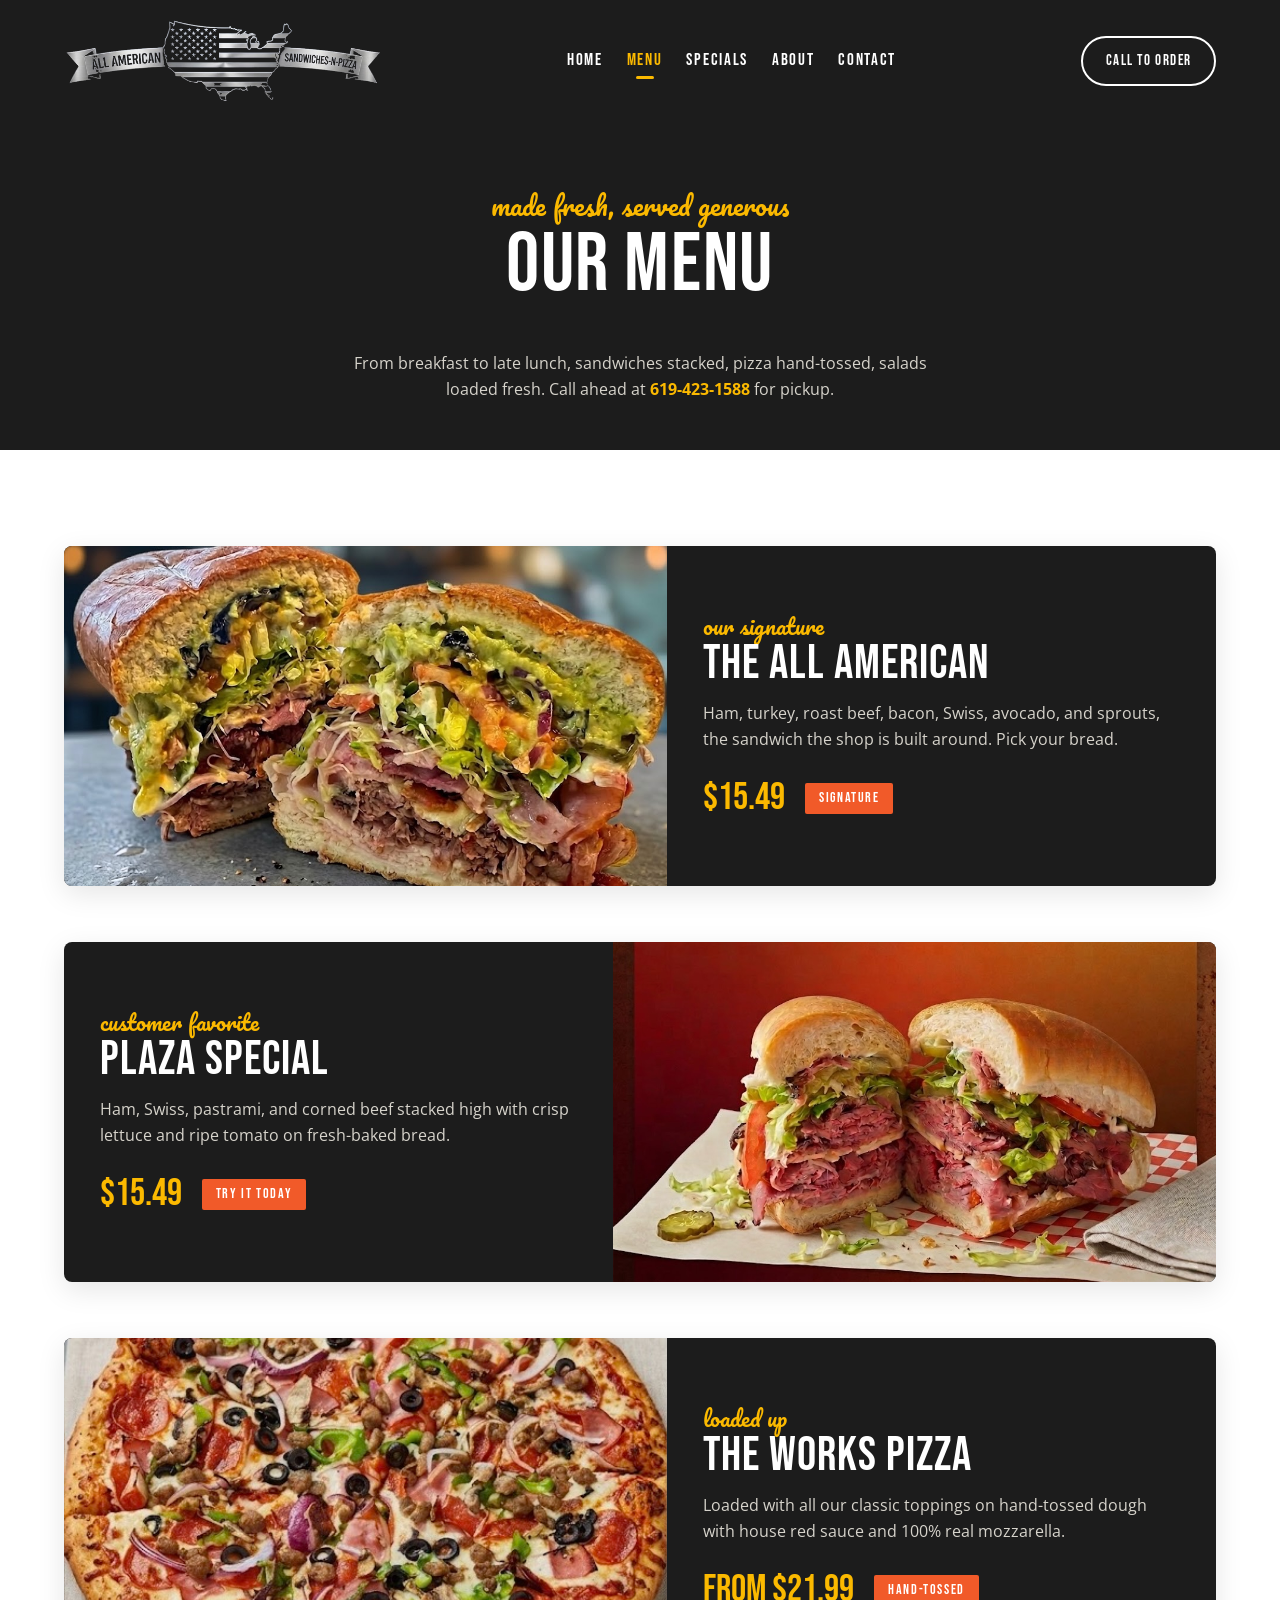
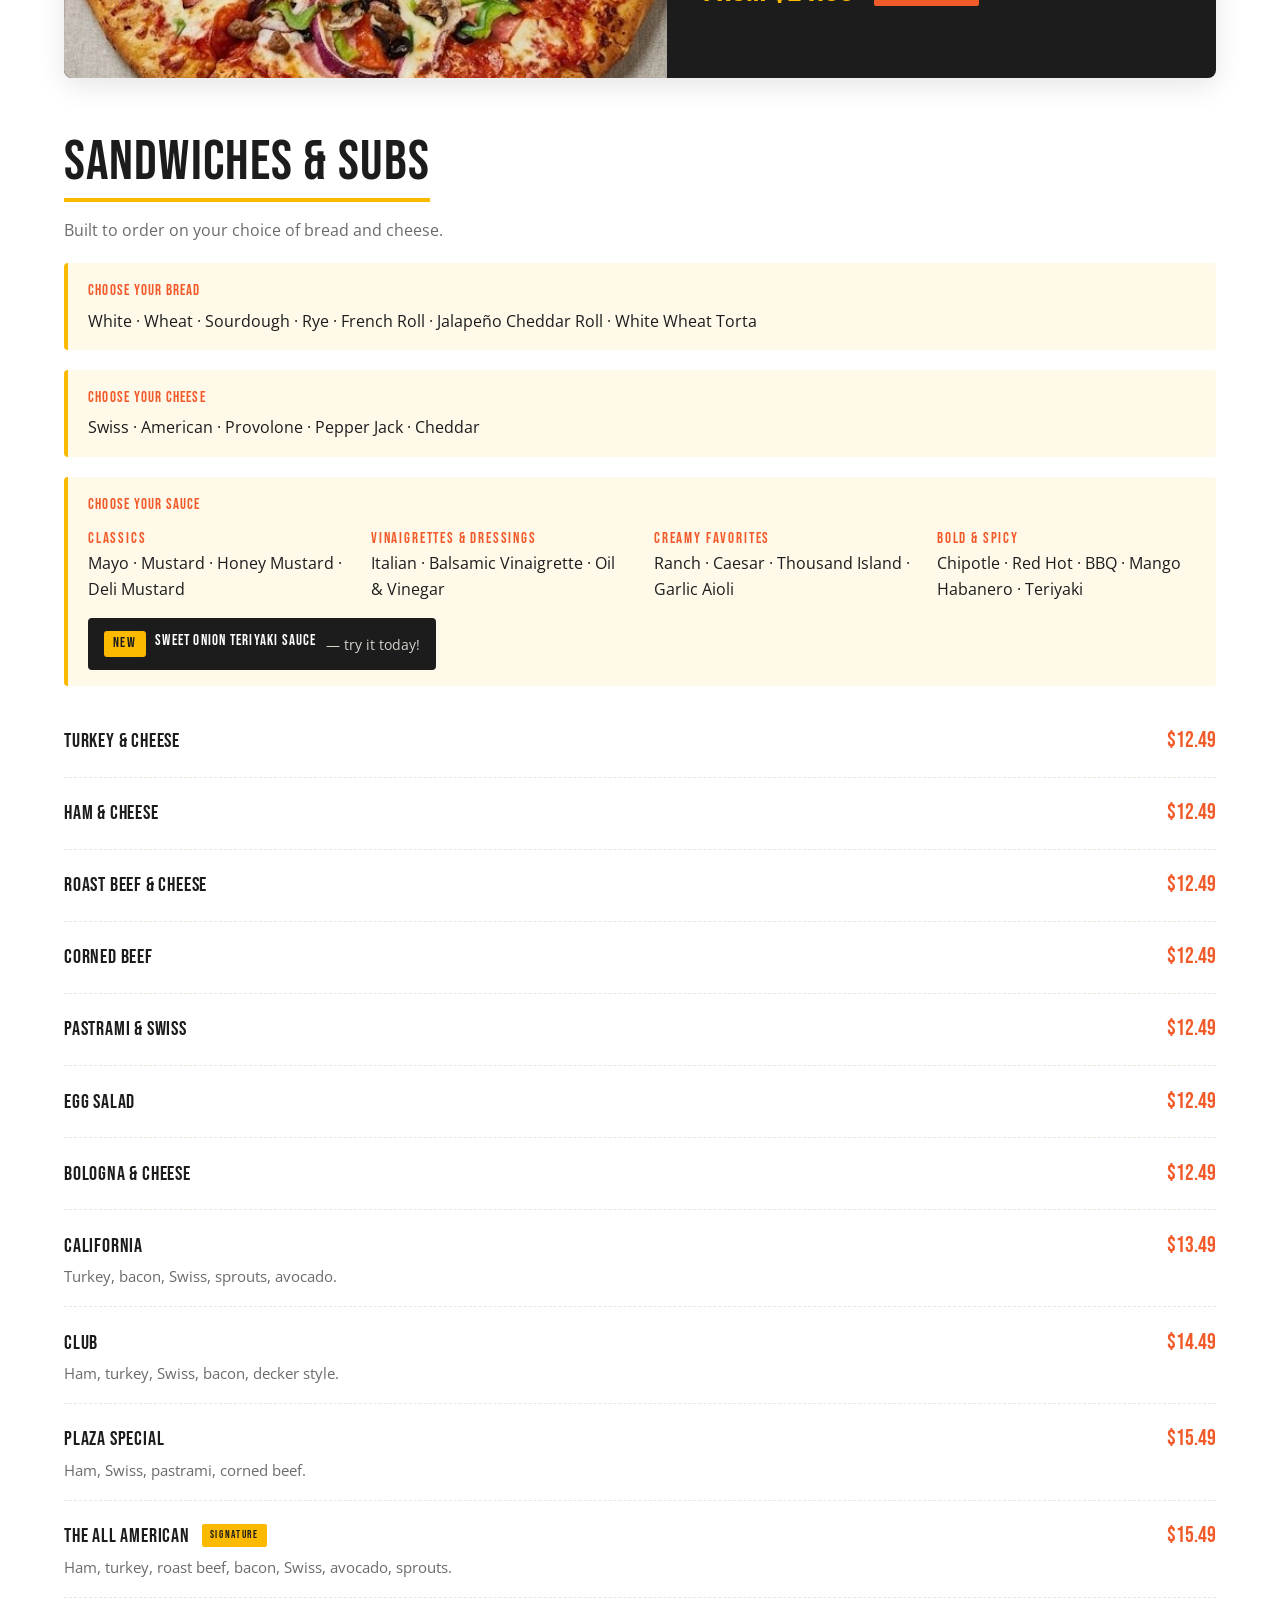
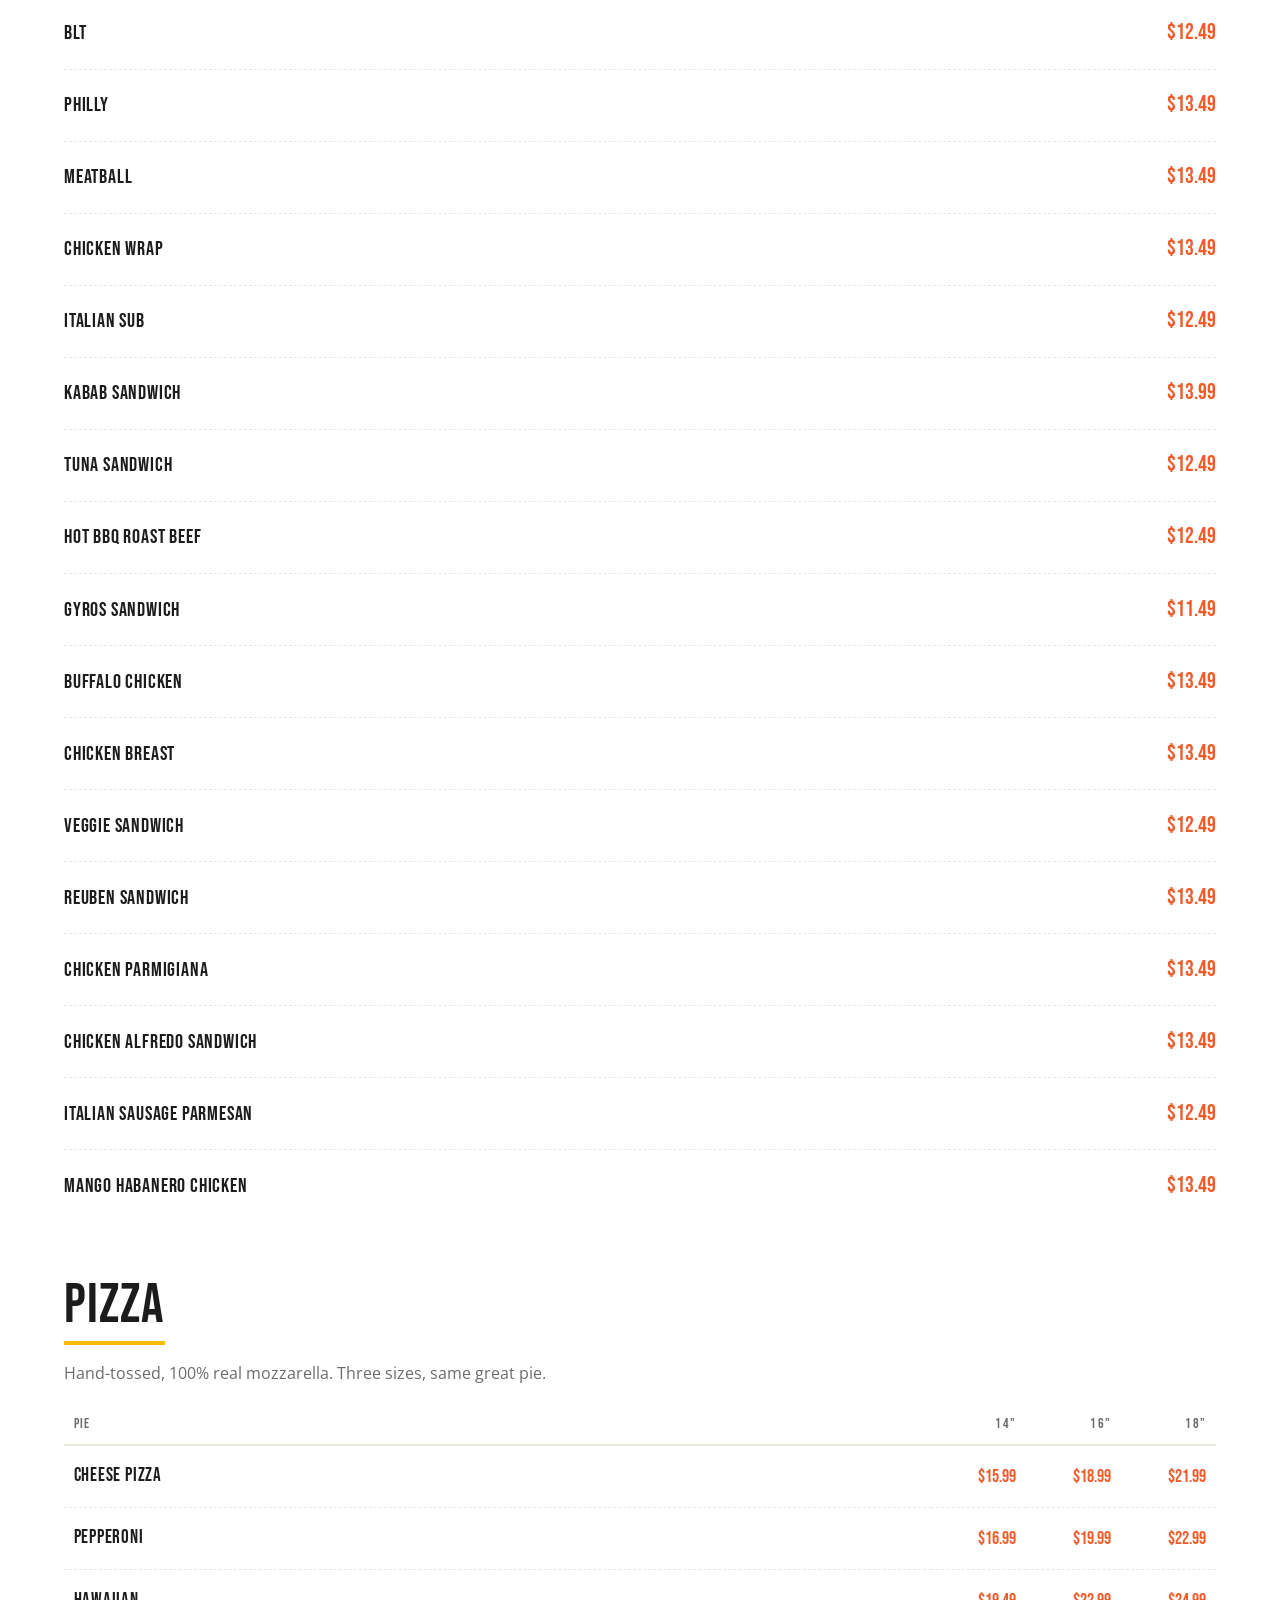
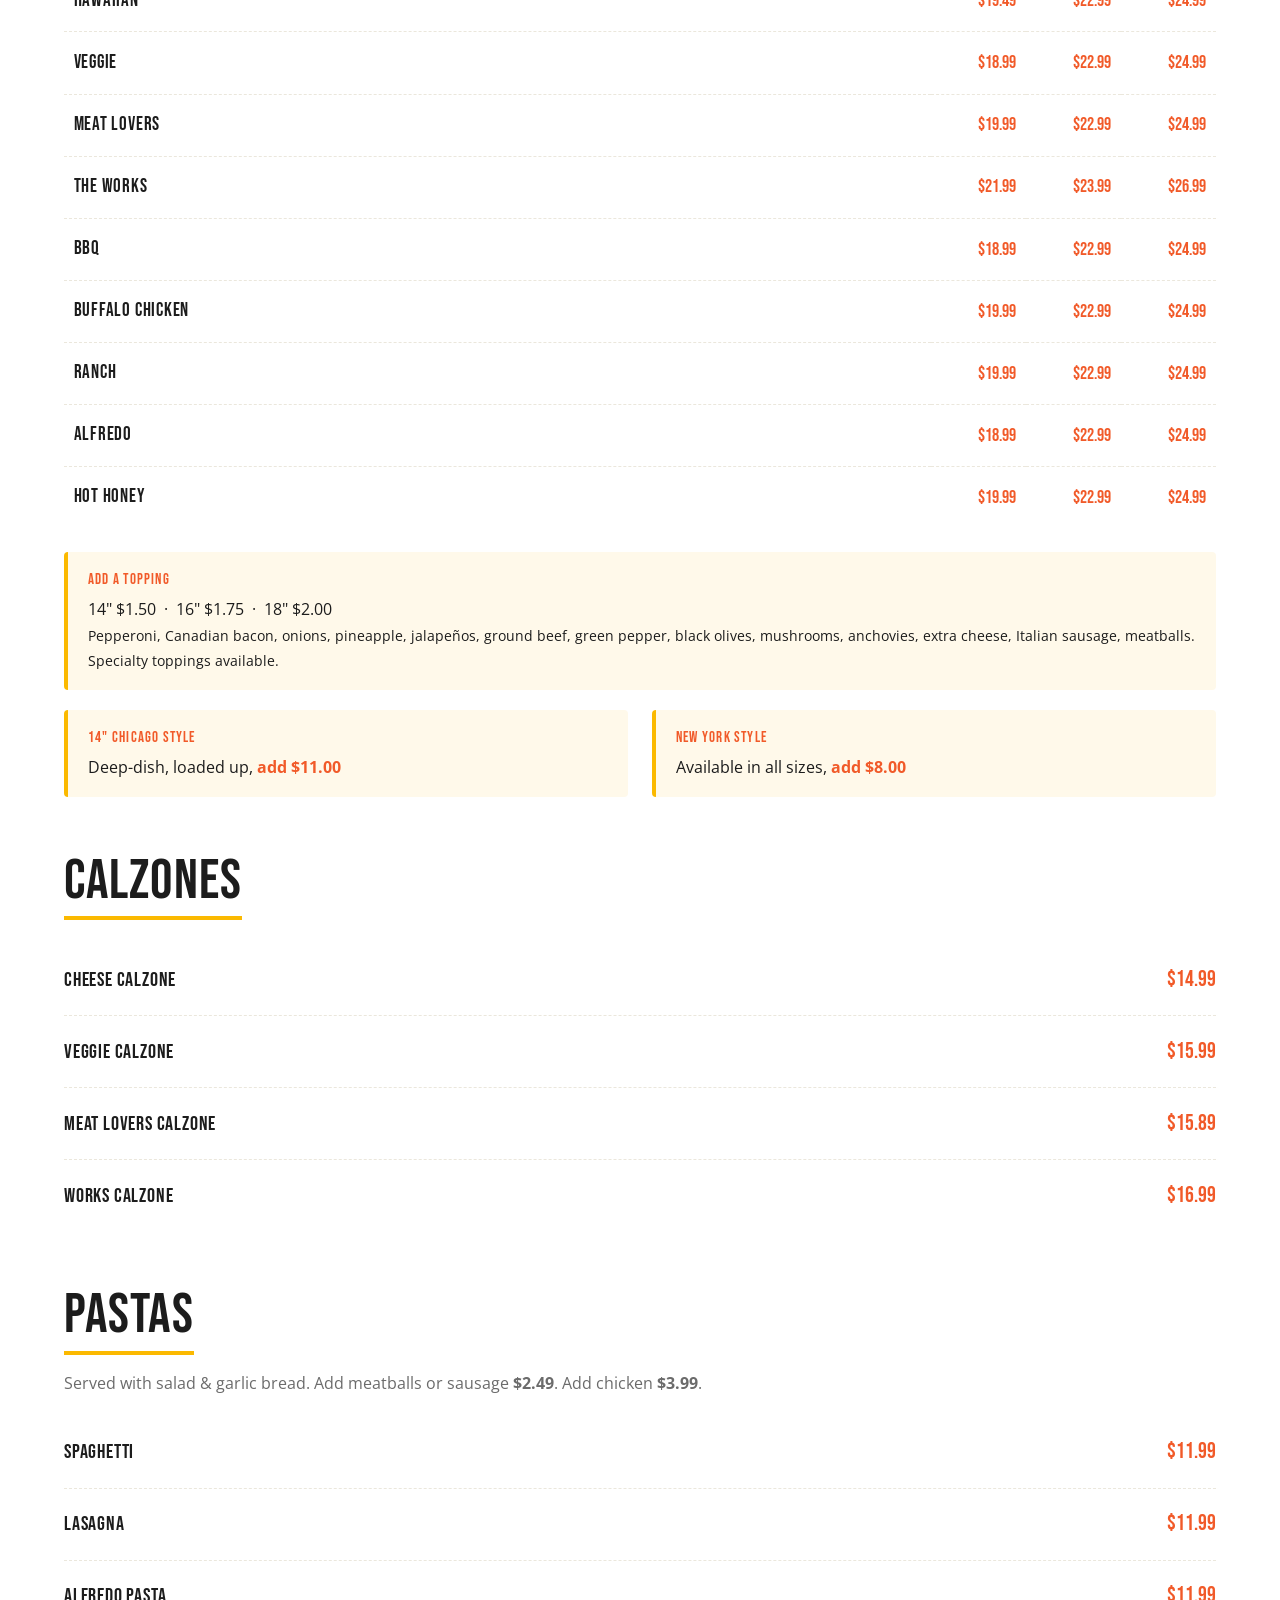
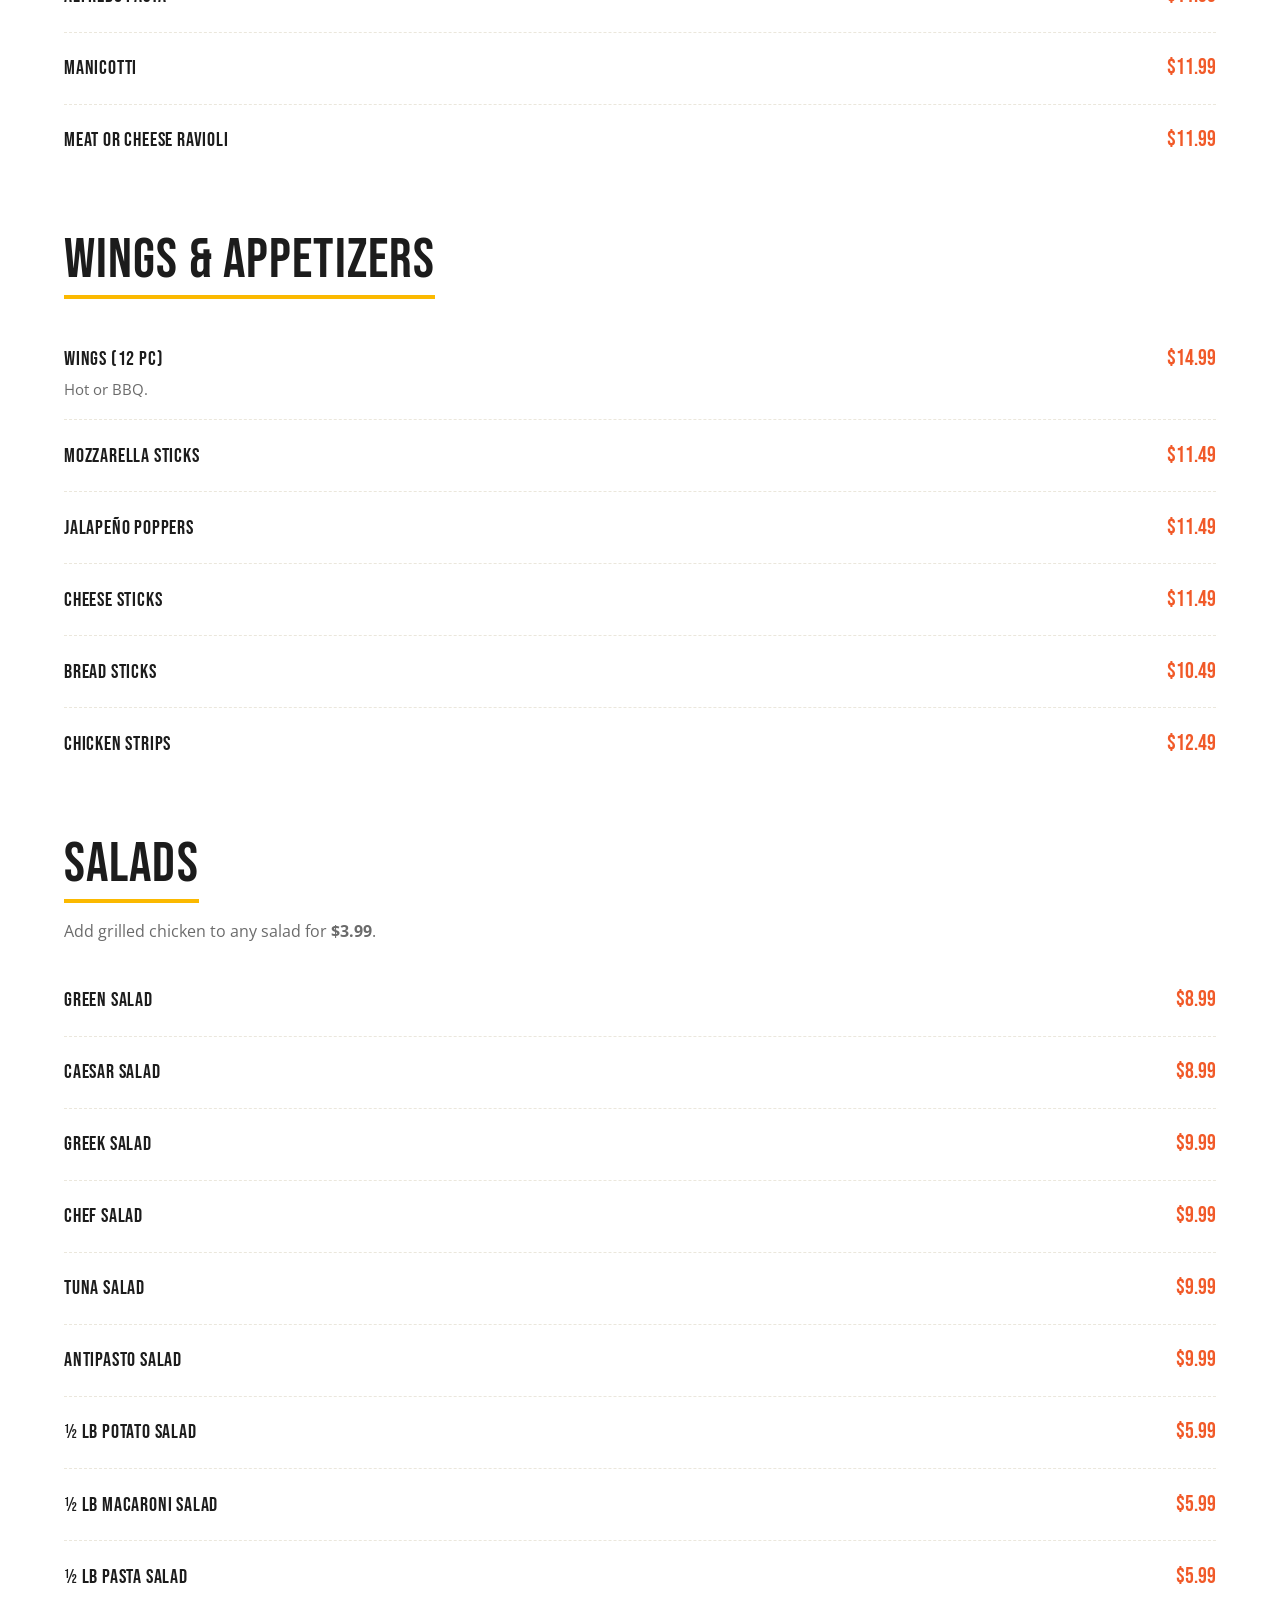
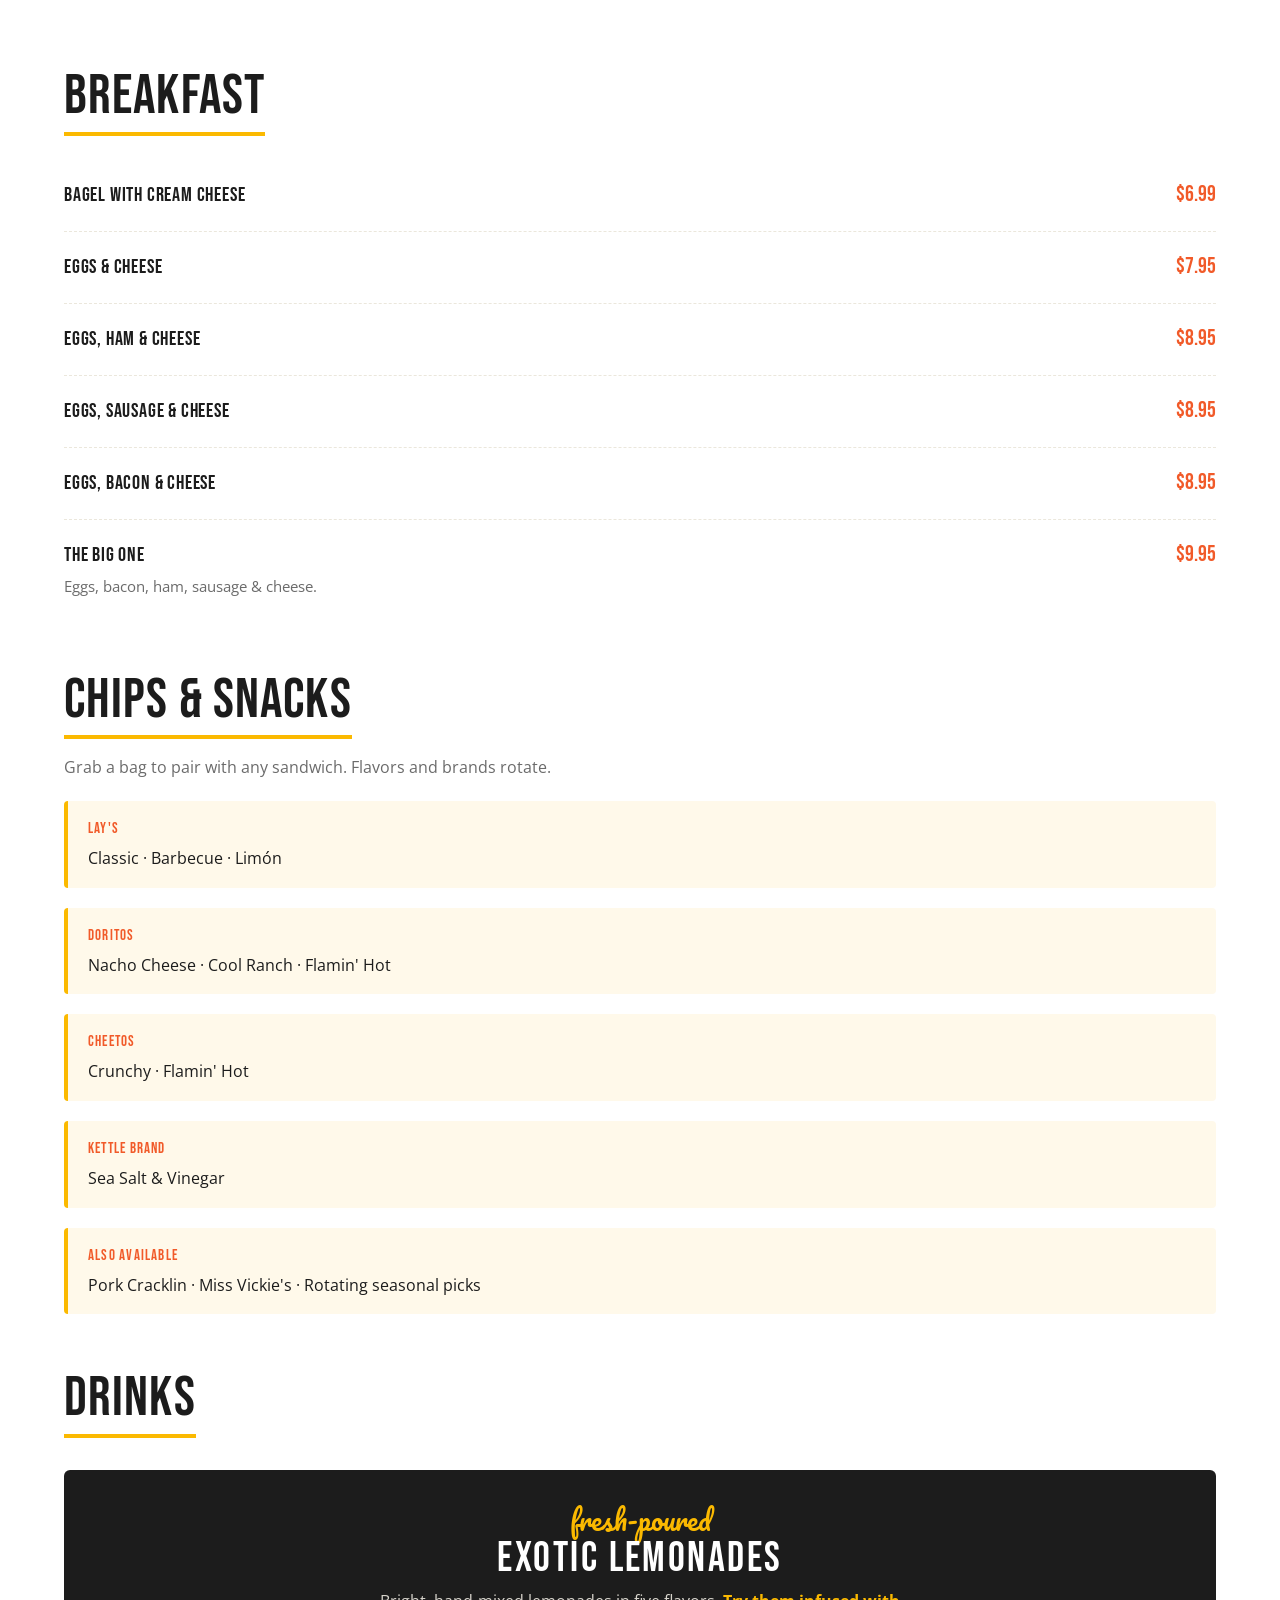
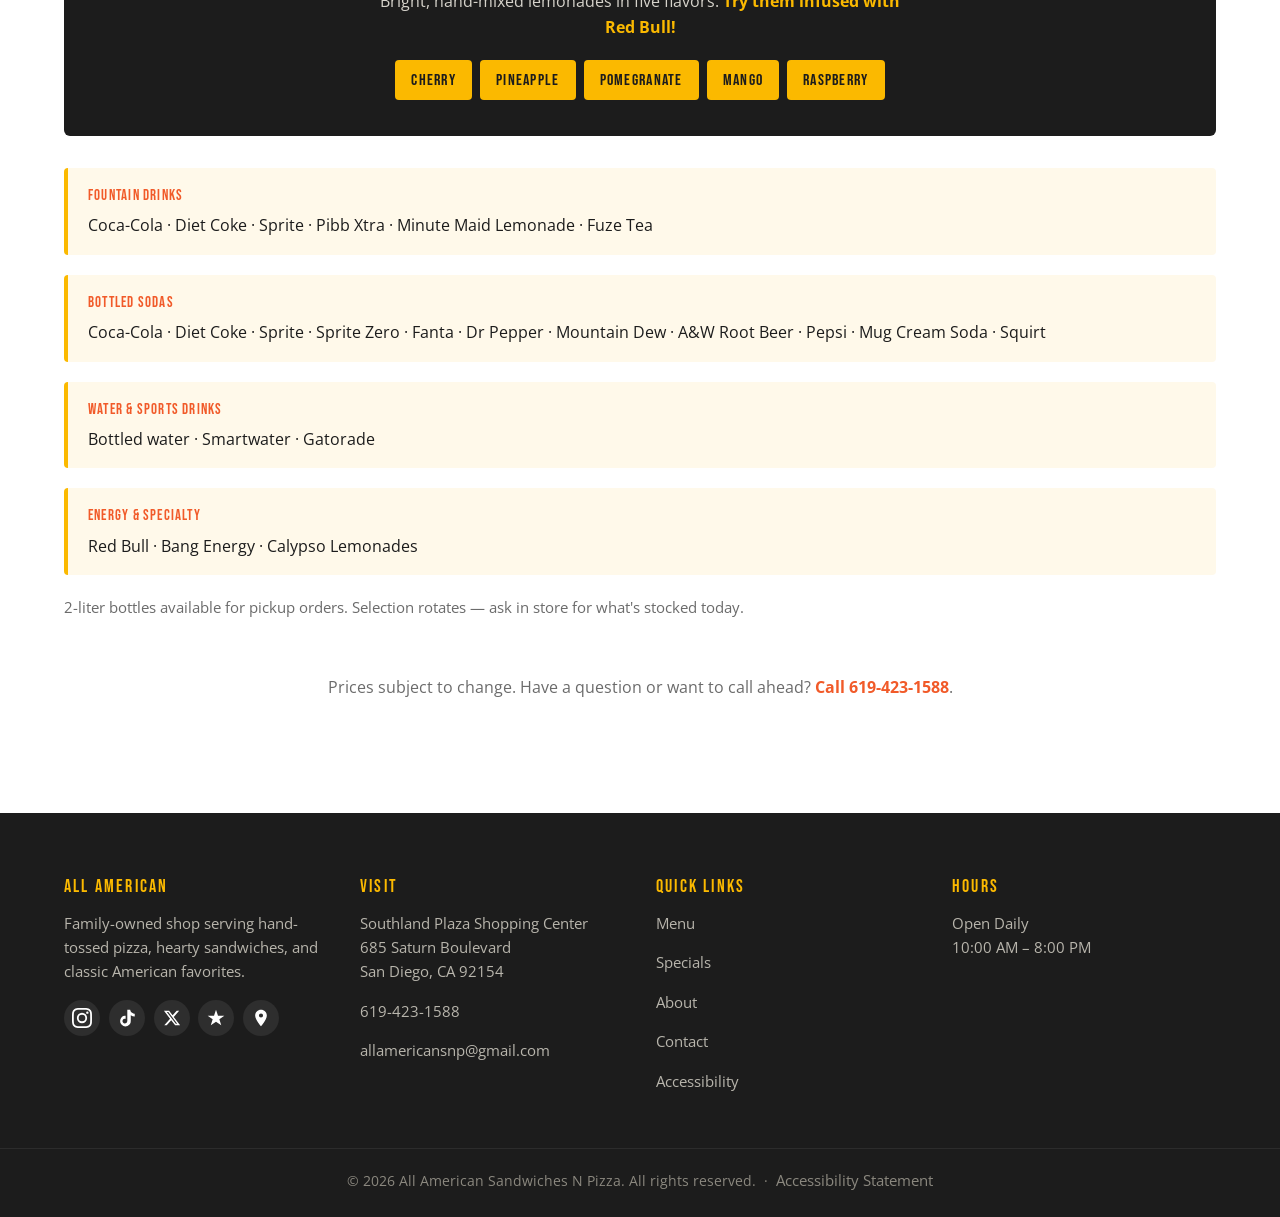
==== menu.html @ 1b1b0b64 "Initial commit: All American Sandwiches N Pizza website" ====
<!DOCTYPE html>
<html lang="en">
<head>
  <meta charset="UTF-8" />
  <meta name="viewport" content="width=device-width, initial-scale=1.0" />
  <title>Menu | All American Sandwiches N Pizza</title>
  <meta name="description" content="Our full menu of sandwiches, pizza, pasta, salads, and breakfast." />
  <link rel="preconnect" href="https://fonts.googleapis.com" />
  <link rel="preconnect" href="https://fonts.gstatic.com" crossorigin />
  <link href="https://fonts.googleapis.com/css2?family=Bebas+Neue&family=Pacifico&family=Open+Sans:wght@400;600;700&display=swap" rel="stylesheet" />
  <link rel="stylesheet" href="styles.css" />
</head>
<body>

  <header class="site-header">
    <nav class="nav">
      <a href="index.html" class="brand" aria-label="All American Sandwiches N Pizza">
        <img src="images/logo-horizontal.png" alt="All American Sandwiches N Pizza" />
      </a>
      <ul class="nav-links">
        <li><a href="index.html">Home</a></li>
        <li><a href="menu.html" class="active">Menu</a></li>
        <li><a href="specials.html">Specials</a></li>
        <li><a href="about.html">About</a></li>
        <li><a href="contact.html">Contact</a></li>
      </ul>
      <a href="contact.html" class="nav-cta">Call to Order</a>
    </nav>
  </header>

  <main>

    <section class="menu-hero">
      <div class="container">
        <span class="script">made fresh, served generous</span>
        <h1>Our Menu</h1>
        <p>From breakfast to late lunch, sandwiches stacked, pizza hand-tossed, salads loaded fresh. Call ahead at <a href="tel:+16194231588" style="color: var(--color-yellow); font-weight: 700;">619-423-1588</a> for pickup.</p>
      </div>
    </section>

    <section>
      <div class="container">

        <!-- Featured items -->
        <div class="featured-item">
          <div class="featured-item-photo" style="background-image: url('images/loaded-sub.jpg');" role="img" aria-label="The All American sub photo"></div>
          <div class="featured-item-body">
            <span class="script">our signature</span>
            <h2>The All American</h2>
            <p>Ham, turkey, roast beef, bacon, Swiss, avocado, and sprouts, the sandwich the shop is built around. Pick your bread.</p>
            <div class="featured-item-row">
              <span class="featured-item-price">$15.49</span>
              <span class="featured-item-tag">Signature</span>
            </div>
          </div>
        </div>

        <div class="featured-item" style="grid-template-columns: 1fr 1.1fr;">
          <div class="featured-item-body">
            <span class="script">customer favorite</span>
            <h2>Plaza Special</h2>
            <p>Ham, Swiss, pastrami, and corned beef stacked high with crisp lettuce and ripe tomato on fresh-baked bread.</p>
            <div class="featured-item-row">
              <span class="featured-item-price">$15.49</span>
              <span class="featured-item-tag">Try it today</span>
            </div>
          </div>
          <div class="featured-item-photo" style="background-image: url('images/roast-beef-sub.jpg');" role="img" aria-label="Plaza Special photo"></div>
        </div>

        <div class="featured-item">
          <div class="featured-item-photo" style="background-image: url('images/supreme-pizza.jpg');" role="img" aria-label="The Works pizza photo"></div>
          <div class="featured-item-body">
            <span class="script">loaded up</span>
            <h2>The Works Pizza</h2>
            <p>Loaded with all our classic toppings on hand-tossed dough with house red sauce and 100% real mozzarella.</p>
            <div class="featured-item-row">
              <span class="featured-item-price">from $21.99</span>
              <span class="featured-item-tag">Hand-tossed</span>
            </div>
          </div>
        </div>

        <!-- ====================== SANDWICHES ====================== -->
        <div class="menu-category">
          <h2>Sandwiches &amp; Subs</h2>
          <p class="muted" style="margin-top:-0.5rem; margin-bottom:1.25rem;">Built to order on your choice of bread and cheese.</p>

          <div class="menu-callout">
            <strong>Choose your bread</strong>
            White · Wheat · Sourdough · Rye · French Roll · Jalapeño Cheddar Roll · White Wheat Torta
          </div>
          <div class="menu-callout">
            <strong>Choose your cheese</strong>
            Swiss · American · Provolone · Pepper Jack · Cheddar
          </div>
          <div class="menu-callout">
            <strong>Choose your sauce</strong>
            <div style="margin-top: 0.6rem; display: grid; gap: 0.65rem 1.5rem; grid-template-columns: repeat(auto-fit, minmax(220px, 1fr));">
              <div>
                <div style="font-family: var(--font-headline); color: var(--color-orange); font-size: 0.95rem; letter-spacing: 0.12em;">CLASSICS</div>
                <div>Mayo · Mustard · Honey Mustard · Deli Mustard</div>
              </div>
              <div>
                <div style="font-family: var(--font-headline); color: var(--color-orange); font-size: 0.95rem; letter-spacing: 0.12em;">VINAIGRETTES &amp; DRESSINGS</div>
                <div>Italian · Balsamic Vinaigrette · Oil &amp; Vinegar</div>
              </div>
              <div>
                <div style="font-family: var(--font-headline); color: var(--color-orange); font-size: 0.95rem; letter-spacing: 0.12em;">CREAMY FAVORITES</div>
                <div>Ranch · Caesar · Thousand Island · Garlic Aioli</div>
              </div>
              <div>
                <div style="font-family: var(--font-headline); color: var(--color-orange); font-size: 0.95rem; letter-spacing: 0.12em;">BOLD &amp; SPICY</div>
                <div>Chipotle · Red Hot · BBQ · Mango Habanero · Teriyaki</div>
              </div>
            </div>
            <div style="margin-top: 1rem; padding: 0.7rem 1rem; background: var(--color-dark); color: #fff; border-radius: 4px; display: inline-flex; align-items: center; gap: 0.6rem; flex-wrap: wrap;">
              <span style="background: var(--color-yellow); color: var(--color-dark); padding: 0.15rem 0.55rem; border-radius: 3px; font-family: var(--font-headline); font-size: 0.85rem; letter-spacing: 0.12em;">NEW</span>
              <strong style="color: #fff;">Sweet Onion Teriyaki Sauce</strong>
              <span style="color: #d6d3cb; font-size: 0.9rem;">&mdash; try it today!</span>
            </div>
          </div>

          <div class="menu-item">
            <div><div class="menu-item-name">Turkey &amp; Cheese</div></div>
            <div class="menu-item-price">$12.49</div>
          </div>
          <div class="menu-item">
            <div><div class="menu-item-name">Ham &amp; Cheese</div></div>
            <div class="menu-item-price">$12.49</div>
          </div>
          <div class="menu-item">
            <div><div class="menu-item-name">Roast Beef &amp; Cheese</div></div>
            <div class="menu-item-price">$12.49</div>
          </div>
          <div class="menu-item">
            <div><div class="menu-item-name">Corned Beef</div></div>
            <div class="menu-item-price">$12.49</div>
          </div>
          <div class="menu-item">
            <div><div class="menu-item-name">Pastrami &amp; Swiss</div></div>
            <div class="menu-item-price">$12.49</div>
          </div>
          <div class="menu-item">
            <div><div class="menu-item-name">Egg Salad</div></div>
            <div class="menu-item-price">$12.49</div>
          </div>
          <div class="menu-item">
            <div><div class="menu-item-name">Bologna &amp; Cheese</div></div>
            <div class="menu-item-price">$12.49</div>
          </div>
          <div class="menu-item">
            <div>
              <div class="menu-item-name">California</div>
              <p class="menu-item-desc">Turkey, bacon, Swiss, sprouts, avocado.</p>
            </div>
            <div class="menu-item-price">$13.49</div>
          </div>
          <div class="menu-item">
            <div>
              <div class="menu-item-name">Club</div>
              <p class="menu-item-desc">Ham, turkey, Swiss, bacon, decker style.</p>
            </div>
            <div class="menu-item-price">$14.49</div>
          </div>
          <div class="menu-item">
            <div>
              <div class="menu-item-name">Plaza Special</div>
              <p class="menu-item-desc">Ham, Swiss, pastrami, corned beef.</p>
            </div>
            <div class="menu-item-price">$15.49</div>
          </div>
          <div class="menu-item">
            <div>
              <div class="menu-item-name">The All American <span class="signature-badge">Signature</span></div>
              <p class="menu-item-desc">Ham, turkey, roast beef, bacon, Swiss, avocado, sprouts.</p>
            </div>
            <div class="menu-item-price">$15.49</div>
          </div>
          <div class="menu-item">
            <div><div class="menu-item-name">BLT</div></div>
            <div class="menu-item-price">$12.49</div>
          </div>
          <div class="menu-item">
            <div><div class="menu-item-name">Philly</div></div>
            <div class="menu-item-price">$13.49</div>
          </div>
          <div class="menu-item">
            <div><div class="menu-item-name">Meatball</div></div>
            <div class="menu-item-price">$13.49</div>
          </div>
          <div class="menu-item">
            <div><div class="menu-item-name">Chicken Wrap</div></div>
            <div class="menu-item-price">$13.49</div>
          </div>
          <div class="menu-item">
            <div><div class="menu-item-name">Italian Sub</div></div>
            <div class="menu-item-price">$12.49</div>
          </div>
          <div class="menu-item">
            <div><div class="menu-item-name">Kabab Sandwich</div></div>
            <div class="menu-item-price">$13.99</div>
          </div>
          <div class="menu-item">
            <div><div class="menu-item-name">Tuna Sandwich</div></div>
            <div class="menu-item-price">$12.49</div>
          </div>
          <div class="menu-item">
            <div><div class="menu-item-name">Hot BBQ Roast Beef</div></div>
            <div class="menu-item-price">$12.49</div>
          </div>
          <div class="menu-item">
            <div><div class="menu-item-name">Gyros Sandwich</div></div>
            <div class="menu-item-price">$11.49</div>
          </div>
          <div class="menu-item">
            <div><div class="menu-item-name">Buffalo Chicken</div></div>
            <div class="menu-item-price">$13.49</div>
          </div>
          <div class="menu-item">
            <div><div class="menu-item-name">Chicken Breast</div></div>
            <div class="menu-item-price">$13.49</div>
          </div>
          <div class="menu-item">
            <div><div class="menu-item-name">Veggie Sandwich</div></div>
            <div class="menu-item-price">$12.49</div>
          </div>
          <div class="menu-item">
            <div><div class="menu-item-name">Reuben Sandwich</div></div>
            <div class="menu-item-price">$13.49</div>
          </div>
          <div class="menu-item">
            <div><div class="menu-item-name">Chicken Parmigiana</div></div>
            <div class="menu-item-price">$13.49</div>
          </div>
          <div class="menu-item">
            <div><div class="menu-item-name">Chicken Alfredo Sandwich</div></div>
            <div class="menu-item-price">$13.49</div>
          </div>
          <div class="menu-item">
            <div><div class="menu-item-name">Italian Sausage Parmesan</div></div>
            <div class="menu-item-price">$12.49</div>
          </div>
          <div class="menu-item">
            <div><div class="menu-item-name">Mango Habanero Chicken</div></div>
            <div class="menu-item-price">$13.49</div>
          </div>
        </div>

        <!-- ====================== PIZZA ====================== -->
        <div class="menu-category">
          <h2>Pizza</h2>
          <p class="muted" style="margin-top:-0.5rem; margin-bottom:1.25rem;">Hand-tossed, 100% real mozzarella. Three sizes, same great pie.</p>

          <table class="pizza-table">
            <thead>
              <tr>
                <th>Pie</th>
                <th>14"</th>
                <th>16"</th>
                <th>18"</th>
              </tr>
            </thead>
            <tbody>
              <tr><td>Cheese Pizza</td><td>$15.99</td><td>$18.99</td><td>$21.99</td></tr>
              <tr><td>Pepperoni</td><td>$16.99</td><td>$19.99</td><td>$22.99</td></tr>
              <tr><td>Hawaiian</td><td>$19.49</td><td>$22.99</td><td>$24.99</td></tr>
              <tr><td>Veggie</td><td>$18.99</td><td>$22.99</td><td>$24.99</td></tr>
              <tr><td>Meat Lovers</td><td>$19.99</td><td>$22.99</td><td>$24.99</td></tr>
              <tr><td>The Works</td><td>$21.99</td><td>$23.99</td><td>$26.99</td></tr>
              <tr><td>BBQ</td><td>$18.99</td><td>$22.99</td><td>$24.99</td></tr>
              <tr><td>Buffalo Chicken</td><td>$19.99</td><td>$22.99</td><td>$24.99</td></tr>
              <tr><td>Ranch</td><td>$19.99</td><td>$22.99</td><td>$24.99</td></tr>
              <tr><td>Alfredo</td><td>$18.99</td><td>$22.99</td><td>$24.99</td></tr>
              <tr><td>Hot Honey</td><td>$19.99</td><td>$22.99</td><td>$24.99</td></tr>
            </tbody>
          </table>

          <div class="menu-callout" style="margin-top: 1.5rem;">
            <strong>Add a topping</strong>
            14" $1.50 &nbsp;·&nbsp; 16" $1.75 &nbsp;·&nbsp; 18" $2.00<br />
            <span style="font-size: 0.9rem;">Pepperoni, Canadian bacon, onions, pineapple, jalapeños, ground beef, green pepper, black olives, mushrooms, anchovies, extra cheese, Italian sausage, meatballs. Specialty toppings available.</span>
          </div>

          <div class="grid grid-2" style="margin-top: 1rem;">
            <div class="menu-callout" style="margin: 0;">
              <strong>14" Chicago Style</strong>
              Deep-dish, loaded up, <span style="color: var(--color-orange); font-weight: 700;">add $11.00</span>
            </div>
            <div class="menu-callout" style="margin: 0;">
              <strong>New York Style</strong>
              Available in all sizes, <span style="color: var(--color-orange); font-weight: 700;">add $8.00</span>
            </div>
          </div>
        </div>

        <!-- ====================== CALZONES ====================== -->
        <div class="menu-category">
          <h2>Calzones</h2>
          <div class="menu-item">
            <div><div class="menu-item-name">Cheese Calzone</div></div>
            <div class="menu-item-price">$14.99</div>
          </div>
          <div class="menu-item">
            <div><div class="menu-item-name">Veggie Calzone</div></div>
            <div class="menu-item-price">$15.99</div>
          </div>
          <div class="menu-item">
            <div><div class="menu-item-name">Meat Lovers Calzone</div></div>
            <div class="menu-item-price">$15.89</div>
          </div>
          <div class="menu-item">
            <div><div class="menu-item-name">Works Calzone</div></div>
            <div class="menu-item-price">$16.99</div>
          </div>
        </div>

        <!-- ====================== PASTAS ====================== -->
        <div class="menu-category">
          <h2>Pastas</h2>
          <p class="muted" style="margin-top:-0.5rem; margin-bottom:1.25rem;">Served with salad &amp; garlic bread. Add meatballs or sausage <strong>$2.49</strong>. Add chicken <strong>$3.99</strong>.</p>
          <div class="menu-item">
            <div><div class="menu-item-name">Spaghetti</div></div>
            <div class="menu-item-price">$11.99</div>
          </div>
          <div class="menu-item">
            <div><div class="menu-item-name">Lasagna</div></div>
            <div class="menu-item-price">$11.99</div>
          </div>
          <div class="menu-item">
            <div><div class="menu-item-name">Alfredo Pasta</div></div>
            <div class="menu-item-price">$11.99</div>
          </div>
          <div class="menu-item">
            <div><div class="menu-item-name">Manicotti</div></div>
            <div class="menu-item-price">$11.99</div>
          </div>
          <div class="menu-item">
            <div><div class="menu-item-name">Meat or Cheese Ravioli</div></div>
            <div class="menu-item-price">$11.99</div>
          </div>
        </div>

        <!-- ====================== WINGS & APPETIZERS ====================== -->
        <div class="menu-category">
          <h2>Wings &amp; Appetizers</h2>
          <div class="menu-item">
            <div>
              <div class="menu-item-name">Wings (12 pc)</div>
              <p class="menu-item-desc">Hot or BBQ.</p>
            </div>
            <div class="menu-item-price">$14.99</div>
          </div>
          <div class="menu-item">
            <div><div class="menu-item-name">Mozzarella Sticks</div></div>
            <div class="menu-item-price">$11.49</div>
          </div>
          <div class="menu-item">
            <div><div class="menu-item-name">Jalapeño Poppers</div></div>
            <div class="menu-item-price">$11.49</div>
          </div>
          <div class="menu-item">
            <div><div class="menu-item-name">Cheese Sticks</div></div>
            <div class="menu-item-price">$11.49</div>
          </div>
          <div class="menu-item">
            <div><div class="menu-item-name">Bread Sticks</div></div>
            <div class="menu-item-price">$10.49</div>
          </div>
          <div class="menu-item">
            <div><div class="menu-item-name">Chicken Strips</div></div>
            <div class="menu-item-price">$12.49</div>
          </div>
        </div>

        <!-- ====================== SALADS ====================== -->
        <div class="menu-category">
          <h2>Salads</h2>
          <p class="muted" style="margin-top:-0.5rem; margin-bottom:1.25rem;">Add grilled chicken to any salad for <strong>$3.99</strong>.</p>

          <div class="menu-item">
            <div><div class="menu-item-name">Green Salad</div></div>
            <div class="menu-item-price">$8.99</div>
          </div>
          <div class="menu-item">
            <div><div class="menu-item-name">Caesar Salad</div></div>
            <div class="menu-item-price">$8.99</div>
          </div>
          <div class="menu-item">
            <div><div class="menu-item-name">Greek Salad</div></div>
            <div class="menu-item-price">$9.99</div>
          </div>
          <div class="menu-item">
            <div><div class="menu-item-name">Chef Salad</div></div>
            <div class="menu-item-price">$9.99</div>
          </div>
          <div class="menu-item">
            <div><div class="menu-item-name">Tuna Salad</div></div>
            <div class="menu-item-price">$9.99</div>
          </div>
          <div class="menu-item">
            <div><div class="menu-item-name">Antipasto Salad</div></div>
            <div class="menu-item-price">$9.99</div>
          </div>
          <div class="menu-item">
            <div><div class="menu-item-name">½ lb Potato Salad</div></div>
            <div class="menu-item-price">$5.99</div>
          </div>
          <div class="menu-item">
            <div><div class="menu-item-name">½ lb Macaroni Salad</div></div>
            <div class="menu-item-price">$5.99</div>
          </div>
          <div class="menu-item">
            <div><div class="menu-item-name">½ lb Pasta Salad</div></div>
            <div class="menu-item-price">$5.99</div>
          </div>
        </div>

        <!-- ====================== BREAKFAST ====================== -->
        <div class="menu-category">
          <h2>Breakfast</h2>
          <div class="menu-item">
            <div><div class="menu-item-name">Bagel with Cream Cheese</div></div>
            <div class="menu-item-price">$6.99</div>
          </div>
          <div class="menu-item">
            <div><div class="menu-item-name">Eggs &amp; Cheese</div></div>
            <div class="menu-item-price">$7.95</div>
          </div>
          <div class="menu-item">
            <div><div class="menu-item-name">Eggs, Ham &amp; Cheese</div></div>
            <div class="menu-item-price">$8.95</div>
          </div>
          <div class="menu-item">
            <div><div class="menu-item-name">Eggs, Sausage &amp; Cheese</div></div>
            <div class="menu-item-price">$8.95</div>
          </div>
          <div class="menu-item">
            <div><div class="menu-item-name">Eggs, Bacon &amp; Cheese</div></div>
            <div class="menu-item-price">$8.95</div>
          </div>
          <div class="menu-item">
            <div>
              <div class="menu-item-name">The Big One</div>
              <p class="menu-item-desc">Eggs, bacon, ham, sausage &amp; cheese.</p>
            </div>
            <div class="menu-item-price">$9.95</div>
          </div>
        </div>

        <!-- ====================== CHIPS & SNACKS ====================== -->
        <div class="menu-category">
          <h2>Chips &amp; Snacks</h2>
          <p class="muted" style="margin-top:-0.5rem; margin-bottom:1.25rem;">Grab a bag to pair with any sandwich. Flavors and brands rotate.</p>

          <div class="menu-callout">
            <strong>Lay's</strong>
            Classic · Barbecue · Limón
          </div>
          <div class="menu-callout">
            <strong>Doritos</strong>
            Nacho Cheese · Cool Ranch · Flamin' Hot
          </div>
          <div class="menu-callout">
            <strong>Cheetos</strong>
            Crunchy · Flamin' Hot
          </div>
          <div class="menu-callout">
            <strong>Kettle Brand</strong>
            Sea Salt &amp; Vinegar
          </div>
          <div class="menu-callout">
            <strong>Also Available</strong>
            Pork Cracklin · Miss Vickie's · Rotating seasonal picks
          </div>
        </div>

        <!-- ====================== DRINKS ====================== -->
        <div class="menu-category">
          <h2>Drinks</h2>

          <!-- Featured: Exotic Lemonades -->
          <div style="background: var(--color-dark); color: #fff; padding: 2.25rem 1.5rem; border-radius: 6px; text-align: center; margin: 0.5rem 0 2rem;">
            <span class="script" style="color: var(--color-yellow); font-size: 1.7rem; display: block; line-height: 1;">fresh-poured</span>
            <h3 style="color: #fff; margin: 0.3rem 0 0.6rem; font-family: var(--font-headline); font-size: clamp(1.8rem, 3.5vw, 2.6rem); letter-spacing: 0.06em; line-height: 1;">EXOTIC LEMONADES</h3>
            <p style="color: #d6d3cb; max-width: 540px; margin: 0 auto 1.25rem;">
              Bright, hand-mixed lemonades in five flavors. <strong style="color: var(--color-yellow);">Try them infused with Red Bull!</strong>
            </p>
            <div style="display: flex; flex-wrap: wrap; gap: 0.5rem; justify-content: center;">
              <span style="background: var(--color-yellow); color: var(--color-dark); padding: 0.45rem 1rem; border-radius: 4px; font-family: var(--font-headline); font-size: 1rem; letter-spacing: 0.08em;">Cherry</span>
              <span style="background: var(--color-yellow); color: var(--color-dark); padding: 0.45rem 1rem; border-radius: 4px; font-family: var(--font-headline); font-size: 1rem; letter-spacing: 0.08em;">Pineapple</span>
              <span style="background: var(--color-yellow); color: var(--color-dark); padding: 0.45rem 1rem; border-radius: 4px; font-family: var(--font-headline); font-size: 1rem; letter-spacing: 0.08em;">Pomegranate</span>
              <span style="background: var(--color-yellow); color: var(--color-dark); padding: 0.45rem 1rem; border-radius: 4px; font-family: var(--font-headline); font-size: 1rem; letter-spacing: 0.08em;">Mango</span>
              <span style="background: var(--color-yellow); color: var(--color-dark); padding: 0.45rem 1rem; border-radius: 4px; font-family: var(--font-headline); font-size: 1rem; letter-spacing: 0.08em;">Raspberry</span>
            </div>
          </div>

          <div class="menu-callout">
            <strong>Fountain Drinks</strong>
            Coca-Cola · Diet Coke · Sprite · Pibb Xtra · Minute Maid Lemonade · Fuze Tea
          </div>
          <div class="menu-callout">
            <strong>Bottled Sodas</strong>
            Coca-Cola · Diet Coke · Sprite · Sprite Zero · Fanta · Dr Pepper · Mountain Dew · A&amp;W Root Beer · Pepsi · Mug Cream Soda · Squirt
          </div>
          <div class="menu-callout">
            <strong>Water &amp; Sports Drinks</strong>
            Bottled water · Smartwater · Gatorade
          </div>
          <div class="menu-callout">
            <strong>Energy &amp; Specialty</strong>
            Red Bull · Bang Energy · Calypso Lemonades
          </div>
          <p class="muted" style="margin-top: 0.75rem; font-size: 0.95rem;">2-liter bottles available for pickup orders. Selection rotates &mdash; ask in store for what's stocked today.</p>
        </div>

        <div class="text-center mt-2">
          <p class="muted">Prices subject to change. Have a question or want to call ahead? <a href="tel:+16194231588" style="color: var(--color-orange); font-weight: 700;">Call 619-423-1588</a>.</p>
        </div>

      </div>
    </section>

  </main>

  <footer class="site-footer">
    <div class="container">
      <div>
        <h4>All American</h4>
        <p>Family-owned shop serving hand-tossed pizza, hearty sandwiches, and classic American favorites.</p>
        <div class="social-links" aria-label="Follow us on social media">
          <a href="https://www.instagram.com/all_american_snp/" target="_blank" rel="noopener noreferrer" aria-label="Instagram (opens in new tab)" title="Instagram">
            <svg viewBox="0 0 24 24" width="20" height="20" fill="currentColor" aria-hidden="true"><path d="M12 2.16c3.2 0 3.58.01 4.85.07 1.17.05 1.81.25 2.23.41.56.22.96.48 1.38.9.42.42.68.82.9 1.38.16.42.36 1.06.41 2.23.06 1.27.07 1.65.07 4.85s-.01 3.58-.07 4.85c-.05 1.17-.25 1.81-.41 2.23-.22.56-.48.96-.9 1.38-.42.42-.82.68-1.38.9-.42.16-1.06.36-2.23.41-1.27.06-1.65.07-4.85.07s-3.58-.01-4.85-.07c-1.17-.05-1.81-.25-2.23-.41-.56-.22-.96-.48-1.38-.9-.42-.42-.68-.82-.9-1.38-.16-.42-.36-1.06-.41-2.23C2.16 15.58 2.16 15.2 2.16 12s.01-3.58.07-4.85c.05-1.17.25-1.81.41-2.23.22-.56.48-.96.9-1.38.42-.42.82-.68 1.38-.9.42-.16 1.06-.36 2.23-.41C8.42 2.17 8.8 2.16 12 2.16M12 0C8.74 0 8.33.01 7.05.07 5.78.13 4.9.33 4.14.63c-.79.31-1.46.72-2.13 1.39C1.34 2.69.93 3.36.62 4.15.32 4.91.12 5.79.06 7.06.01 8.34 0 8.75 0 12s.01 3.66.07 4.94c.06 1.27.26 2.15.55 2.91.31.79.72 1.46 1.39 2.13.67.67 1.34 1.08 2.13 1.39.76.29 1.64.49 2.91.55C8.33 23.99 8.74 24 12 24s3.66-.01 4.94-.07c1.27-.06 2.15-.26 2.91-.55.79-.31 1.46-.72 2.13-1.39.67-.67 1.08-1.34 1.39-2.13.29-.76.49-1.64.55-2.91.06-1.28.07-1.68.07-4.94s-.01-3.66-.07-4.94c-.06-1.27-.26-2.15-.55-2.91-.31-.79-.72-1.46-1.39-2.13C21.31 1.34 20.64.93 19.85.62c-.76-.29-1.64-.49-2.91-.55C15.66.01 15.25 0 12 0zm0 5.84A6.16 6.16 0 1 0 12 18.16 6.16 6.16 0 0 0 12 5.84zm0 10.16A4 4 0 1 1 12 8a4 4 0 0 1 0 8zm6.41-11.85a1.44 1.44 0 1 0 0 2.88 1.44 1.44 0 0 0 0-2.88z"/></svg>
          </a>
          <a href="https://www.tiktok.com/@all_american_snp" target="_blank" rel="noopener noreferrer" aria-label="TikTok (opens in new tab)" title="TikTok">
            <svg viewBox="0 0 24 24" width="20" height="20" fill="currentColor" aria-hidden="true"><path d="M19.59 6.69a4.83 4.83 0 0 1-3.77-4.25V2h-3.45v13.67a2.89 2.89 0 0 1-5.2 1.74 2.89 2.89 0 0 1 2.31-4.64 2.93 2.93 0 0 1 .88.13V9.4a6.84 6.84 0 0 0-1-.05A6.33 6.33 0 0 0 5.66 20.1a6.34 6.34 0 0 0 10.86-4.43v-7a8.16 8.16 0 0 0 4.77 1.52v-3.4a4.85 4.85 0 0 1-1.7-.1z"/></svg>
          </a>
          <a href="https://x.com/AllAmericanSnP" target="_blank" rel="noopener noreferrer" aria-label="X (opens in new tab)" title="X">
            <svg viewBox="0 0 24 24" width="18" height="18" fill="currentColor" aria-hidden="true"><path d="M18.244 2.25h3.308l-7.227 8.26 8.502 11.24H16.17l-5.214-6.817L4.99 21.75H1.68l7.73-8.835L1.254 2.25H8.08l4.713 6.231 5.45-6.231zm-1.161 17.52h1.833L7.084 4.126H5.117l11.966 15.644z"/></svg>
          </a>
          <a href="https://www.yelp.com/biz/all-american-sandwiches-n-pizza-san-diego" target="_blank" rel="noopener noreferrer" aria-label="Yelp (opens in new tab)" title="Yelp">
            <svg viewBox="0 0 24 24" width="20" height="20" fill="currentColor" aria-hidden="true"><path d="M12 2l2.4 7.2H22l-6 4.4 2.3 7L12 16.4 5.7 20.6 8 13.6 2 9.2h7.6z"/></svg>
          </a>
          <a href="https://www.google.com/maps/search/?api=1&amp;query=All+American+Sandwiches+N+Pizza+685+Saturn+Blvd+San+Diego" target="_blank" rel="noopener noreferrer" aria-label="Find us on Google Maps (opens in new tab)" title="Google">
            <svg viewBox="0 0 24 24" width="20" height="20" fill="currentColor" aria-hidden="true"><path d="M12 2C8.13 2 5 5.13 5 9c0 5.25 7 13 7 13s7-7.75 7-13c0-3.87-3.13-7-7-7zm0 9.5a2.5 2.5 0 0 1 0-5 2.5 2.5 0 0 1 0 5z"/></svg>
          </a>
        </div>
      </div>
      <div>
        <h4>Visit</h4>
        <p>Southland Plaza Shopping Center<br />685 Saturn Boulevard<br />San Diego, CA 92154</p>
        <p><a href="tel:+16194231588">619-423-1588</a></p>
        <p><a href="mailto:allamericansnp@gmail.com">allamericansnp@gmail.com</a></p>
      </div>
      <div>
        <h4>Quick Links</h4>
        <p><a href="menu.html">Menu</a></p>
        <p><a href="specials.html">Specials</a></p>
        <p><a href="about.html">About</a></p>
        <p><a href="contact.html">Contact</a></p>
        <p><a href="accessibility.html">Accessibility</a></p>
      </div>
      <div>
        <h4>Hours</h4>
        <p>Open Daily<br />10:00 AM &ndash; 8:00 PM</p>
      </div>
    </div>
    <div class="footer-bottom">
      &copy; <span id="year">2026</span> All American Sandwiches N Pizza. All rights reserved. &nbsp;&middot;&nbsp; <a href="accessibility.html" style="color: inherit;">Accessibility Statement</a>
    </div>
  </footer>

  <script>
    document.getElementById('year').textContent = new Date().getFullYear();
  </script>
</body>
</html>
---- styles.css ----
/* ============================================
   All American Sandwiches N Pizza
   Bold restaurant theme
   ============================================ */

:root {
  --color-bg: #ffffff;
  --color-surface: #ffffff;
  --color-dark: #1c1c1c;
  --color-dark-2: #2a2a2a;
  --color-text: #1c1c1c;
  --color-muted: #6b6b6b;
  --color-yellow: #fbb900;
  --color-yellow-light: #ffd45a;
  --color-orange: #f15a29;
  --color-orange-dark: #d44818;
  --color-cream: #fff9ea;
  --color-border: #ebe7dc;

  --font-headline: "Bebas Neue", "Anton", Impact, sans-serif;
  --font-script: "Pacifico", "Caveat", cursive;
  --font-sans: -apple-system, BlinkMacSystemFont, "Segoe UI", "Open Sans", Roboto, Helvetica, Arial, sans-serif;

  --max-width: 1200px;
  --radius: 6px;
  --shadow-sm: 0 1px 2px rgba(0,0,0,0.06);
  --shadow-md: 0 8px 28px rgba(0,0,0,0.10);
}

/* ---------- Reset ---------- */
*, *::before, *::after { box-sizing: border-box; }
html, body { margin: 0; padding: 0; }
img { max-width: 100%; display: block; }
a { color: inherit; text-decoration: none; }
button { font: inherit; cursor: pointer; }

body {
  font-family: var(--font-sans);
  color: var(--color-text);
  background: var(--color-bg);
  line-height: 1.6;
  -webkit-font-smoothing: antialiased;
}

/* ---------- Typography ---------- */
h1, h2, h3, h4 {
  font-family: var(--font-headline);
  font-weight: 400;
  line-height: 1.05;
  letter-spacing: 0.02em;
  margin: 0 0 0.5em;
  text-transform: uppercase;
}
h1 { font-size: clamp(3rem, 6.5vw, 5.5rem); }
h2 { font-size: clamp(2.25rem, 4.5vw, 3.5rem); }
h3 { font-size: 1.4rem; letter-spacing: 0.05em; }
p { margin: 0 0 1em; }

.script {
  font-family: var(--font-script);
  text-transform: none;
  letter-spacing: 0;
  font-weight: 400;
}

.eyebrow {
  display: inline-block;
  font-family: var(--font-sans);
  font-size: 0.75rem;
  letter-spacing: 0.22em;
  text-transform: uppercase;
  color: var(--color-orange);
  font-weight: 700;
  margin-bottom: 0.75rem;
}

/* ---------- Layout ---------- */
.container {
  max-width: var(--max-width);
  margin: 0 auto;
  padding: 0 1.5rem;
}

section {
  padding: 4.5rem 0;
}

@media (min-width: 768px) {
  section { padding: 6rem 0; }
}

/* ---------- Header / Nav ---------- */
.site-header {
  background: var(--color-dark);
  color: #fff;
  position: sticky;
  top: 0;
  z-index: 50;
}
.nav {
  display: flex;
  align-items: center;
  justify-content: space-between;
  padding: 1rem 1.5rem;
  max-width: var(--max-width);
  margin: 0 auto;
  gap: 1.5rem;
}
.brand {
  display: flex;
  align-items: center;
  line-height: 1;
}
.brand img {
  height: 90px;
  width: auto;
  display: block;
}

.nav-links {
  display: flex;
  gap: 1.5rem;
  list-style: none;
  margin: 0;
  padding: 0;
  align-items: center;
}
.nav-links a {
  font-family: var(--font-headline);
  font-size: 1.05rem;
  letter-spacing: 0.1em;
  color: #fff;
  padding: 0.4rem 0;
  position: relative;
  transition: color 0.15s ease;
}
.nav-links a:hover { color: var(--color-yellow); }
.nav-links a.active { color: var(--color-yellow); }
.nav-links a.active::after {
  content: "";
  position: absolute;
  left: 50%; transform: translateX(-50%);
  bottom: -2px;
  width: 18px; height: 3px;
  background: var(--color-yellow);
  border-radius: 2px;
}
.nav-cta {
  font-family: var(--font-headline);
  font-size: 0.95rem;
  letter-spacing: 0.1em;
  color: #fff;
  padding: 0.65rem 1.4rem;
  border: 2px solid #fff;
  border-radius: 999px;
  transition: background 0.15s ease, color 0.15s ease;
}
.nav-cta:hover {
  background: var(--color-yellow);
  color: var(--color-dark);
  border-color: var(--color-yellow);
}

@media (max-width: 820px) {
  .nav-links { gap: 1rem; font-size: 0.9rem; }
  .nav-links a { font-size: 0.95rem; }
  .nav-cta { display: none; }
}
@media (max-width: 560px) {
  .brand img { height: 60px; }
  .nav { gap: 0.75rem; padding: 0.85rem 1rem; }
  .nav-links { gap: 0.85rem; }
}

/* ---------- Buttons ---------- */
.btn {
  display: inline-block;
  padding: 0.95rem 1.9rem;
  background: var(--color-orange);
  color: #fff;
  border-radius: 999px;
  border: none;
  font-family: var(--font-headline);
  font-size: 1rem;
  letter-spacing: 0.1em;
  text-transform: uppercase;
  transition: background 0.15s ease, transform 0.05s ease;
}
.btn:hover { background: var(--color-orange-dark); }
.btn:active { transform: translateY(1px); }

.btn-yellow {
  background: var(--color-yellow);
  color: var(--color-dark);
}
.btn-yellow:hover { background: var(--color-yellow-light); }

.btn-outline {
  background: transparent;
  color: #fff;
  border: 2px solid #fff;
  padding: calc(0.95rem - 2px) calc(1.9rem - 2px);
}
.btn-outline:hover {
  background: #fff;
  color: var(--color-dark);
}

/* ---------- Hero (split) ---------- */
.hero-split {
  display: grid;
  grid-template-columns: 1fr 1fr;
  min-height: 540px;
  background: var(--color-yellow);
  position: relative;
  overflow: hidden;
}
.hero-photo {
  background: #2a2a2a url("data:image/svg+xml,%3Csvg xmlns='http://www.w3.org/2000/svg' viewBox='0 0 400 400'%3E%3Crect fill='%23241d18' width='400' height='400'/%3E%3Ccircle cx='200' cy='210' r='150' fill='%23a3522a'/%3E%3Ccircle cx='200' cy='210' r='150' fill='url(%23g)'/%3E%3Cdefs%3E%3CradialGradient id='g' cx='0.4' cy='0.35'%3E%3Cstop offset='0' stop-color='%23d68a4a'/%3E%3Cstop offset='1' stop-color='%237a3a18'/%3E%3C/radialGradient%3E%3C/defs%3E%3Cellipse cx='200' cy='130' rx='110' ry='30' fill='%23f4d28b' opacity='0.7'/%3E%3Ccircle cx='160' cy='128' r='3' fill='%23fff8e0'/%3E%3Ccircle cx='190' cy='118' r='3' fill='%23fff8e0'/%3E%3Ccircle cx='220' cy='124' r='3' fill='%23fff8e0'/%3E%3Ccircle cx='250' cy='130' r='3' fill='%23fff8e0'/%3E%3Cpath d='M70 200 Q200 175 330 200 L330 220 Q200 195 70 220 Z' fill='%2378b94f'/%3E%3Cpath d='M80 230 Q200 205 320 230 L320 250 Q200 225 80 250 Z' fill='%23c93a2b'/%3E%3Cpath d='M70 260 Q200 235 330 260 L330 285 Q200 260 70 285 Z' fill='%23f5c542'/%3E%3C/svg%3E") center/cover;
}
.hero-panel {
  position: relative;
  background: var(--color-yellow);
  padding: 3.5rem 3rem;
  display: flex;
  flex-direction: column;
  justify-content: center;
}
.hero-panel::before {
  content: "";
  position: absolute;
  inset: 0;
  background-image: url("data:image/svg+xml,%3Csvg xmlns='http://www.w3.org/2000/svg' viewBox='0 0 200 200' opacity='0.18'%3E%3Cg fill='none' stroke='%23a17a00' stroke-width='1.5'%3E%3Ccircle cx='30' cy='30' r='12'/%3E%3Cpath d='M20 30 L40 30 M30 20 L30 40'/%3E%3Cpath d='M70 60 Q80 50 90 60 T110 60 Q100 75 90 80 T70 75 Z'/%3E%3Ccircle cx='150' cy='40' r='10'/%3E%3Cpath d='M140 50 L160 50 L155 70 L145 70 Z'/%3E%3Cpath d='M40 120 L60 110 L80 120 L60 130 Z'/%3E%3Ccircle cx='120' cy='130' r='15'/%3E%3Cpath d='M110 130 L130 130 M115 120 L125 140 M125 120 L115 140'/%3E%3Cpath d='M160 160 L180 150 L180 170 L160 175 Z'/%3E%3C/g%3E%3C/svg%3E");
  background-size: 220px 220px;
  background-repeat: repeat;
  pointer-events: none;
}
.hero-panel > * { position: relative; z-index: 1; }

/* Decorative logo seal — sits in the right side of the yellow panel.
   All hero typography is sized so nothing overlaps the seal at any width. */
.hero-seal {
  position: absolute;
  top: 50%;
  right: 1.5rem;
  transform: translateY(-50%) rotate(-8deg);
  width: clamp(150px, 16vw, 260px);
  height: clamp(150px, 16vw, 260px);
  border-radius: 50%;
  background: var(--color-dark);
  display: flex;
  align-items: center;
  justify-content: center;
  box-shadow: 0 12px 28px rgba(0,0,0,0.35), inset 0 0 0 5px var(--color-yellow), inset 0 0 0 8px var(--color-dark);
  z-index: 2;
  pointer-events: none;
}
.hero-seal img {
  width: 78%;
  height: auto;
  display: block;
}

.hero-tag {
  display: inline-block;
  background: var(--color-dark);
  color: #fff;
  padding: 0.5rem 1rem;
  font-family: var(--font-headline);
  font-size: clamp(0.9rem, 1vw, 1.1rem);
  letter-spacing: 0.15em;
  margin-bottom: 0.75rem;
  align-self: flex-start;
  clip-path: polygon(0 0, 100% 0, calc(100% - 14px) 50%, 100% 100%, 0 100%);
  padding-right: 1.8rem;
}
.hero-title {
  font-size: clamp(2.25rem, 3.6vw, 3.75rem);
  color: var(--color-dark);
  margin: 0 0 0.7rem;
  line-height: 1;
  max-width: calc(100% - 17vw);
}
.hero-ribbon {
  display: inline-block;
  background: var(--color-orange);
  color: #fff;
  padding: 0.5rem 1.2rem;
  font-family: var(--font-script);
  font-size: clamp(1.25rem, 1.5vw, 1.6rem);
  margin-bottom: 1.5rem;
  position: relative;
  align-self: flex-start;
}
.hero-ribbon::before,
.hero-ribbon::after {
  content: "";
  position: absolute;
  top: 0;
  width: 16px;
  height: 100%;
  background: var(--color-orange-dark);
}
.hero-ribbon::before { left: -16px; clip-path: polygon(100% 0, 100% 100%, 0 50%); }
.hero-ribbon::after  { right: -16px; clip-path: polygon(0 0, 0 100%, 100% 50%); }

.hero-card {
  background: #fff;
  padding: 1.3rem 1.5rem;
  border-radius: 4px;
  box-shadow: var(--shadow-sm);
  position: relative;
  max-width: min(340px, calc(100% - 17vw));
}
.hero-card ul {
  margin: 0;
  padding-left: 1.2rem;
  padding-right: 80px; /* leaves a gutter under the price badge */
  font-size: clamp(0.95rem, 1vw, 1.05rem);
  color: var(--color-text);
}
.hero-card ul li { padding: 0.25rem 0; }

.price-badge {
  position: absolute;
  right: -24px;
  bottom: -24px;
  width: 96px; height: 96px;
  background: var(--color-orange);
  color: #fff;
  border-radius: 50%;
  display: flex;
  flex-direction: column;
  align-items: center;
  justify-content: center;
  box-shadow: 0 6px 18px rgba(0,0,0,0.18);
  border: 2px solid #fff;
  transform: rotate(-8deg);
}
.price-badge .price {
  font-family: var(--font-headline);
  font-size: 1.9rem;
  line-height: 1;
}
.price-badge .price-sub {
  font-family: var(--font-script);
  font-size: 0.8rem;
  margin-top: 2px;
}

@media (max-width: 920px) {
  .hero-split {
    grid-template-columns: 1fr;
  }
  .hero-photo { min-height: 280px; }
  .hero-panel { padding: 2.5rem 1.5rem 3rem; }
  /* When stacked, restore full-size headline and place the seal at
     the bottom-right of the yellow panel (under the content). */
  .hero-title { max-width: 100%; font-size: clamp(2.5rem, 8vw, 4rem); }
  .hero-card { max-width: 100%; }
  .hero-seal {
    width: 180px;
    height: 180px;
    top: auto;
    bottom: 1.5rem;
    right: 1rem;
    transform: rotate(-8deg);
  }
}

/* Smallest phones — hide it so it never crowds the content */
@media (max-width: 480px) {
  .hero-seal { display: none; }
}

/* ---------- Promo cards (full-bleed) ---------- */
.promo-row {
  display: grid;
  grid-template-columns: repeat(3, 1fr);
  gap: 0;
}
.promo-card {
  position: relative;
  min-height: 340px;
  color: #fff;
  display: flex;
  flex-direction: column;
  justify-content: flex-end;
  padding: 2rem;
  background-size: cover;
  background-position: center;
  overflow: hidden;
}
.promo-card::before {
  content: "";
  position: absolute;
  inset: 0;
  background: linear-gradient(to top, rgba(0,0,0,0.75) 0%, rgba(0,0,0,0.2) 50%, rgba(0,0,0,0.05) 100%);
  z-index: 1;
}
.promo-card > * { position: relative; z-index: 2; }
.promo-card h3 {
  font-size: 2rem;
  color: #fff;
  margin-bottom: 0.3rem;
}
.promo-card .script {
  color: var(--color-yellow);
  font-size: 1.3rem;
  line-height: 1.1;
  margin-bottom: 0.5rem;
}
.promo-card p { margin: 0; font-size: 0.95rem; opacity: 0.92; }

/* food photos */
.promo-pizza  { background-image: url("images/supreme-pizza.jpg"); }
.promo-sub    { background-image: url("images/loaded-sub.jpg"); }
.promo-salad  { background-image: url("images/chicken-salad.jpg"); }

@media (max-width: 820px) {
  .promo-row { grid-template-columns: 1fr; }
}

/* ---------- Section headers ---------- */
.section-head { text-align: center; margin-bottom: 3rem; }
.section-head .script {
  color: var(--color-orange);
  font-size: 1.6rem;
  display: block;
  margin-bottom: -0.5rem;
}
.section-head h2 { color: var(--color-dark); }

/* ---------- Generic cards / grids ---------- */
.grid { display: grid; gap: 1.5rem; }
.grid-3 { grid-template-columns: repeat(auto-fit, minmax(260px, 1fr)); }
.grid-2 { grid-template-columns: repeat(auto-fit, minmax(320px, 1fr)); }

.card {
  background: var(--color-surface);
  border: 1px solid var(--color-border);
  border-radius: var(--radius);
  padding: 1.5rem;
  box-shadow: var(--shadow-sm);
}

/* ---------- Menu styles ---------- */
.menu-hero {
  background: var(--color-dark);
  color: #fff;
  padding: 4rem 0 3rem;
  text-align: center;
}
.menu-hero h1 { color: #fff; }
.menu-hero .script { color: var(--color-yellow); font-size: 1.6rem; display: block; margin-bottom: -0.3rem; }
.menu-hero p { color: #d6d3cb; max-width: 600px; margin: 0.5rem auto 0; }

/* ---------- Featured menu item card ---------- */
.featured-item {
  display: grid;
  grid-template-columns: 1.1fr 1fr;
  background: var(--color-dark);
  color: #fff;
  border-radius: 8px;
  overflow: hidden;
  margin-bottom: 3.5rem;
  box-shadow: var(--shadow-md);
}
.featured-item-photo {
  background-size: cover;
  background-position: center;
  min-height: 340px;
}
.featured-item-body {
  padding: 2.5rem 2.25rem;
  display: flex;
  flex-direction: column;
  justify-content: center;
  position: relative;
}
.featured-item-body .script {
  color: var(--color-yellow);
  font-size: 1.4rem;
  line-height: 1;
  margin-bottom: 0.2rem;
  display: block;
}
.featured-item-body h2 {
  color: #fff;
  font-size: clamp(2rem, 4vw, 3rem);
  margin: 0 0 0.8rem;
  line-height: 1;
}
.featured-item-body p { color: #d6d3cb; margin: 0 0 1.2rem; }
.featured-item-row {
  display: flex;
  align-items: center;
  gap: 1.25rem;
  margin-top: 0.5rem;
}
.featured-item-price {
  font-family: var(--font-headline);
  font-size: 2.4rem;
  color: var(--color-yellow);
  line-height: 1;
}
.featured-item-tag {
  background: var(--color-orange);
  color: #fff;
  font-family: var(--font-headline);
  letter-spacing: 0.12em;
  font-size: 0.85rem;
  padding: 0.3rem 0.85rem;
  border-radius: 2px;
  text-transform: uppercase;
}
@media (max-width: 760px) {
  .featured-item { grid-template-columns: 1fr; }
  .featured-item-photo { min-height: 240px; }
  .featured-item-body { padding: 2rem 1.5rem; }
}

/* ---------- Pizza table ---------- */
.pizza-table {
  width: 100%;
  border-collapse: collapse;
  margin-top: 0.25rem;
}
.pizza-table th {
  font-family: var(--font-headline);
  letter-spacing: 0.1em;
  color: var(--color-muted);
  font-weight: 400;
  font-size: 0.85rem;
  padding: 0.5rem 0.6rem;
  border-bottom: 2px solid var(--color-border);
  text-align: right;
}
.pizza-table th:first-child { text-align: left; }
.pizza-table td {
  padding: 0.95rem 0.6rem;
  border-bottom: 1px dashed var(--color-border);
  vertical-align: middle;
}
.pizza-table td:first-child {
  font-family: var(--font-headline);
  font-size: 1.2rem;
  letter-spacing: 0.04em;
  color: var(--color-dark);
}
.pizza-table td:not(:first-child) {
  text-align: right;
  font-family: var(--font-headline);
  font-size: 1.15rem;
  color: var(--color-orange);
  white-space: nowrap;
  width: 95px;
}
.pizza-table tr:last-child td { border-bottom: none; }
@media (max-width: 560px) {
  .pizza-table th { font-size: 0.7rem; padding: 0.4rem 0.25rem; }
  .pizza-table td { padding: 0.6rem 0.25rem; }
  .pizza-table td:first-child { font-size: 1.05rem; }
  .pizza-table td:not(:first-child) { font-size: 0.95rem; width: 60px; }
}

/* ---------- Signature badge ---------- */
.signature-badge {
  display: inline-block;
  background: var(--color-yellow);
  color: var(--color-dark);
  font-family: var(--font-headline);
  font-size: 0.7rem;
  letter-spacing: 0.15em;
  padding: 0.15rem 0.5rem;
  margin-left: 0.5rem;
  border-radius: 2px;
  vertical-align: middle;
}

/* ---------- Specials page ---------- */
.deal-hero {
  background: var(--color-yellow);
  border-radius: 8px;
  padding: 3rem 2.5rem;
  display: grid;
  grid-template-columns: 1.2fr 1fr;
  gap: 2rem;
  align-items: center;
  margin-bottom: 3rem;
  position: relative;
  overflow: hidden;
  box-shadow: var(--shadow-md);
}
.deal-hero::before {
  content: "";
  position: absolute;
  inset: 0;
  background-image: url("data:image/svg+xml,%3Csvg xmlns='http://www.w3.org/2000/svg' viewBox='0 0 200 200' opacity='0.16'%3E%3Cg fill='none' stroke='%23a17a00' stroke-width='1.5'%3E%3Ccircle cx='30' cy='30' r='12'/%3E%3Cpath d='M70 60 Q80 50 90 60 T110 60 Q100 75 90 80 T70 75 Z'/%3E%3Ccircle cx='150' cy='40' r='10'/%3E%3Cpath d='M40 120 L60 110 L80 120 L60 130 Z'/%3E%3Ccircle cx='120' cy='130' r='15'/%3E%3Cpath d='M160 160 L180 150 L180 170 L160 175 Z'/%3E%3C/g%3E%3C/svg%3E");
  background-size: 200px 200px;
  pointer-events: none;
}
.deal-hero > * { position: relative; z-index: 1; }
.deal-hero .deal-eyebrow {
  font-family: var(--font-script);
  color: var(--color-orange);
  font-size: 1.5rem;
  line-height: 1;
  display: block;
  margin-bottom: 0.3rem;
}
.deal-hero h2 {
  color: var(--color-dark);
  font-size: clamp(2.2rem, 4.5vw, 3.5rem);
  margin: 0 0 0.5rem;
}
.deal-hero .deal-desc { color: var(--color-dark); margin: 0; font-size: 1.05rem; }
.deal-hero .deal-price {
  font-family: var(--font-headline);
  font-size: clamp(4.5rem, 10vw, 7.5rem);
  line-height: 1;
  color: var(--color-dark);
  text-align: center;
  margin: 0;
}
.deal-hero .deal-price .dollar {
  font-size: 0.55em;
  vertical-align: top;
  display: inline-block;
  margin-right: 0.05em;
  margin-top: 0.15em;
  color: var(--color-orange);
}
.deal-hero .deal-price .cents {
  font-size: 0.45em;
  vertical-align: top;
  margin-top: 0.15em;
  display: inline-block;
}
.deal-hero .deal-tax {
  display: block;
  text-align: center;
  font-family: var(--font-sans);
  font-weight: 700;
  font-size: 0.85rem;
  letter-spacing: 0.18em;
  color: var(--color-orange);
  margin-top: 0.4rem;
  text-transform: uppercase;
}
@media (max-width: 720px) {
  .deal-hero {
    grid-template-columns: 1fr;
    padding: 2rem 1.5rem;
    text-align: center;
  }
}

.combo-grid {
  display: grid;
  grid-template-columns: repeat(auto-fit, minmax(260px, 1fr));
  gap: 1.25rem;
}
.combo-card {
  background: var(--color-surface);
  border: 1px solid var(--color-border);
  border-top: 4px solid var(--color-orange);
  border-radius: 6px;
  padding: 1.75rem 1.5rem;
  display: flex;
  flex-direction: column;
  gap: 0.4rem;
  box-shadow: var(--shadow-sm);
  transition: transform 0.15s ease, box-shadow 0.15s ease;
}
.combo-card:hover {
  transform: translateY(-2px);
  box-shadow: var(--shadow-md);
}
.combo-card .combo-eyebrow {
  font-family: var(--font-script);
  color: var(--color-orange);
  font-size: 1.2rem;
  line-height: 1;
}
.combo-card h3 {
  font-family: var(--font-headline);
  color: var(--color-dark);
  font-size: 1.35rem;
  letter-spacing: 0.04em;
  margin: 0.3rem 0 auto;
  line-height: 1.15;
}
.combo-card .combo-price {
  font-family: var(--font-headline);
  font-size: 2.2rem;
  line-height: 1;
  color: var(--color-orange);
  margin-top: 1rem;
}
.combo-card .combo-tax {
  font-family: var(--font-sans);
  font-size: 0.75rem;
  font-weight: 700;
  letter-spacing: 0.12em;
  color: var(--color-muted);
  text-transform: uppercase;
  margin-top: 0.2rem;
}

.happy-hour-banner {
  background: var(--color-dark);
  color: #fff;
  border-radius: 8px;
  padding: 3rem 2rem;
  text-align: center;
  margin: 3rem 0;
  position: relative;
  overflow: hidden;
  box-shadow: var(--shadow-md);
}
.happy-hour-banner::before,
.happy-hour-banner::after {
  content: "";
  position: absolute;
  width: 280px; height: 280px;
  border-radius: 50%;
  background: radial-gradient(circle, rgba(251,185,0,0.18) 0%, transparent 70%);
  pointer-events: none;
}
.happy-hour-banner::before { top: -100px; left: -80px; }
.happy-hour-banner::after { bottom: -120px; right: -60px; }
.happy-hour-banner > * { position: relative; z-index: 1; }
.happy-hour-banner .hh-eyebrow {
  font-family: var(--font-script);
  color: var(--color-yellow);
  font-size: 1.6rem;
  display: block;
  margin-bottom: 0.2rem;
}
.happy-hour-banner h2 {
  font-size: clamp(2.5rem, 6vw, 4.5rem);
  color: var(--color-yellow);
  margin: 0;
  letter-spacing: 0.04em;
}
.happy-hour-banner .hh-days {
  font-family: var(--font-headline);
  font-size: clamp(1.1rem, 2vw, 1.4rem);
  letter-spacing: 0.18em;
  margin-top: 1rem;
  color: #fff;
}
.happy-hour-banner .hh-time {
  display: inline-block;
  background: var(--color-yellow);
  color: var(--color-dark);
  font-family: var(--font-headline);
  font-size: 1.25rem;
  letter-spacing: 0.12em;
  padding: 0.55rem 1.5rem;
  border-radius: 4px;
  margin-top: 1rem;
}

.military-card {
  background: var(--color-dark);
  color: #fff;
  border-radius: 8px;
  padding: 2.5rem 2rem;
  text-align: center;
  position: relative;
  overflow: hidden;
  border: 2px solid var(--color-yellow);
}
.military-card h3 {
  font-family: var(--font-headline);
  color: var(--color-yellow);
  font-size: clamp(2rem, 4vw, 3rem);
  margin: 0;
  letter-spacing: 0.06em;
}
.military-card .mil-percent {
  font-family: var(--font-headline);
  color: #fff;
  font-size: clamp(3.5rem, 7vw, 5rem);
  line-height: 1;
  margin: 0.2rem 0;
}
.military-card p {
  color: #d6d3cb;
  margin: 0.5rem 0 0;
  font-size: 0.95rem;
}

/* ---------- Menu callout (bread/cheese/note boxes) ---------- */
.menu-callout {
  background: var(--color-cream);
  border-left: 4px solid var(--color-yellow);
  padding: 1rem 1.25rem;
  margin: 1.25rem 0;
  border-radius: 4px;
}
.menu-callout strong {
  font-family: var(--font-headline);
  letter-spacing: 0.08em;
  color: var(--color-orange);
  font-weight: 400;
  text-transform: uppercase;
  font-size: 0.95rem;
  display: block;
  margin-bottom: 0.3rem;
}

.menu-category { margin-bottom: 3.5rem; }
.menu-category h2 {
  color: var(--color-dark);
  display: inline-block;
  border-bottom: 4px solid var(--color-yellow);
  padding-bottom: 0.3rem;
  margin-bottom: 1.5rem;
}
.menu-item {
  display: flex;
  justify-content: space-between;
  align-items: baseline;
  padding: 1.1rem 0;
  border-bottom: 1px dashed var(--color-border);
  gap: 1.5rem;
}
.menu-item:last-child { border-bottom: none; }
.menu-item-name {
  font-family: var(--font-headline);
  font-size: 1.25rem;
  letter-spacing: 0.04em;
  color: var(--color-dark);
}
.menu-item-desc {
  font-size: 0.92rem;
  color: var(--color-muted);
  margin: 0.2rem 0 0;
}
.menu-item-price {
  font-family: var(--font-headline);
  font-size: 1.4rem;
  color: var(--color-orange);
  white-space: nowrap;
}

/* ---------- Placeholders ---------- */
.placeholder-banner {
  background: #fff8e1;
  border: 1px solid #f0d97a;
  border-radius: var(--radius);
  padding: 0.9rem 1.2rem;
  font-size: 0.95rem;
  color: #6b5200;
  margin-bottom: 2rem;
}
.placeholder-img {
  background: #efe6d3 linear-gradient(135deg, #d68a4a 0%, #a3522a 100%);
  aspect-ratio: 4 / 3;
  border-radius: var(--radius);
}

/* ---------- Forms ---------- */
.form { display: grid; gap: 1rem; max-width: 520px; }
.form label {
  font-family: var(--font-headline);
  font-size: 0.95rem;
  letter-spacing: 0.1em;
  color: var(--color-dark);
  display: block;
  margin-bottom: 0.3rem;
}
.form input,
.form textarea {
  width: 100%;
  padding: 0.85rem 1rem;
  border: 2px solid var(--color-border);
  border-radius: 4px;
  font: inherit;
  background: #fff;
}
.form input:focus,
.form textarea:focus {
  outline: none;
  border-color: var(--color-orange);
}
.form textarea { resize: vertical; min-height: 120px; }

/* ---------- Info blocks ---------- */
.info-grid {
  display: grid;
  gap: 1.5rem;
  grid-template-columns: repeat(auto-fit, minmax(220px, 1fr));
  margin: 2rem 0;
}
.info-block h3 {
  font-family: var(--font-headline);
  font-size: 1rem;
  letter-spacing: 0.15em;
  color: var(--color-orange);
  margin-bottom: 0.4rem;
}
.info-block p { margin: 0; }

/* ---------- Hours list ---------- */
.hours-list { list-style: none; padding: 0; margin: 0; }
.hours-list li {
  display: flex;
  justify-content: space-between;
  padding: 0.55rem 0;
  border-bottom: 1px dashed var(--color-border);
  font-size: 1rem;
}
.hours-list li:last-child { border-bottom: none; }
.hours-list .day {
  font-family: var(--font-headline);
  font-size: 1.1rem;
  letter-spacing: 0.06em;
  color: var(--color-dark);
}

/* ---------- Footer ---------- */
.site-footer {
  background: var(--color-dark);
  color: #d6d3cb;
  padding: 4rem 0 1.5rem;
  margin-top: 0;
}
.site-footer .container {
  display: grid;
  gap: 2rem;
  grid-template-columns: repeat(auto-fit, minmax(220px, 1fr));
}
.site-footer h4 {
  font-family: var(--font-headline);
  color: var(--color-yellow);
  font-size: 1.15rem;
  letter-spacing: 0.12em;
  margin-bottom: 0.9rem;
}
.site-footer p, .site-footer a { font-size: 0.95rem; color: #b8b5ac; }
.site-footer a:hover { color: var(--color-yellow); }
.footer-bottom {
  border-top: 1px solid #2c2c2c;
  margin-top: 2.5rem;
  padding-top: 1.2rem;
  text-align: center;
  font-size: 0.85rem;
  color: #8b887f;
}

/* ---------- Social media icons (in footer) ---------- */
.social-links {
  display: flex;
  gap: 0.55rem;
  margin-top: 1rem;
  flex-wrap: wrap;
}
.social-links a {
  display: inline-flex;
  align-items: center;
  justify-content: center;
  width: 36px;
  height: 36px;
  border-radius: 50%;
  background: rgba(255,255,255,0.08);
  color: #fff;
  transition: background 0.2s ease, color 0.2s ease, transform 0.2s ease;
  text-decoration: none;
}
.social-links a:hover,
.social-links a:focus-visible {
  background: var(--color-yellow);
  color: var(--color-dark);
  transform: translateY(-2px);
  outline: none;
}
.social-links svg { display: block; }

/* ---------- Utility ---------- */
.text-center { text-align: center; }
.muted { color: var(--color-muted); }
.bg-cream { background: var(--color-cream); }
.mt-1 { margin-top: 1rem; }
.mt-2 { margin-top: 2rem; }
.mb-1 { margin-bottom: 1rem; }
.mb-2 { margin-bottom: 2rem; }
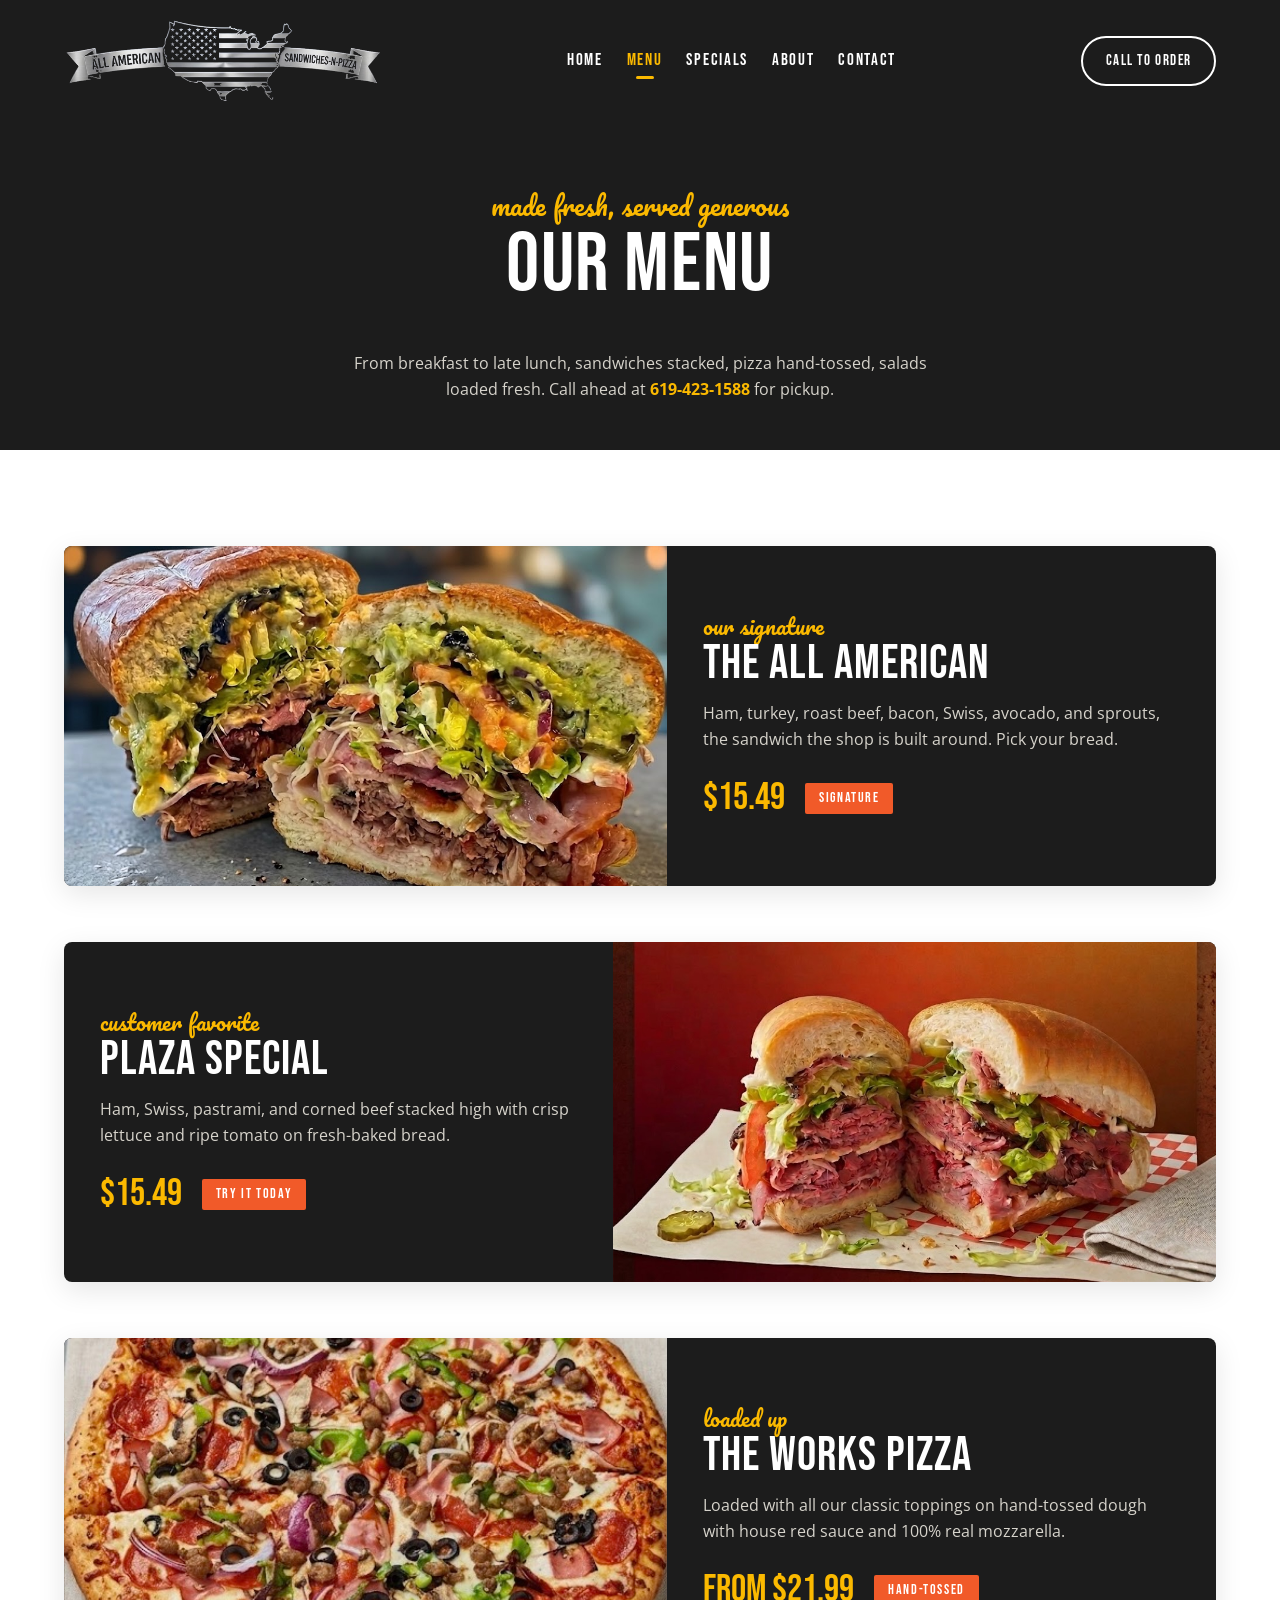
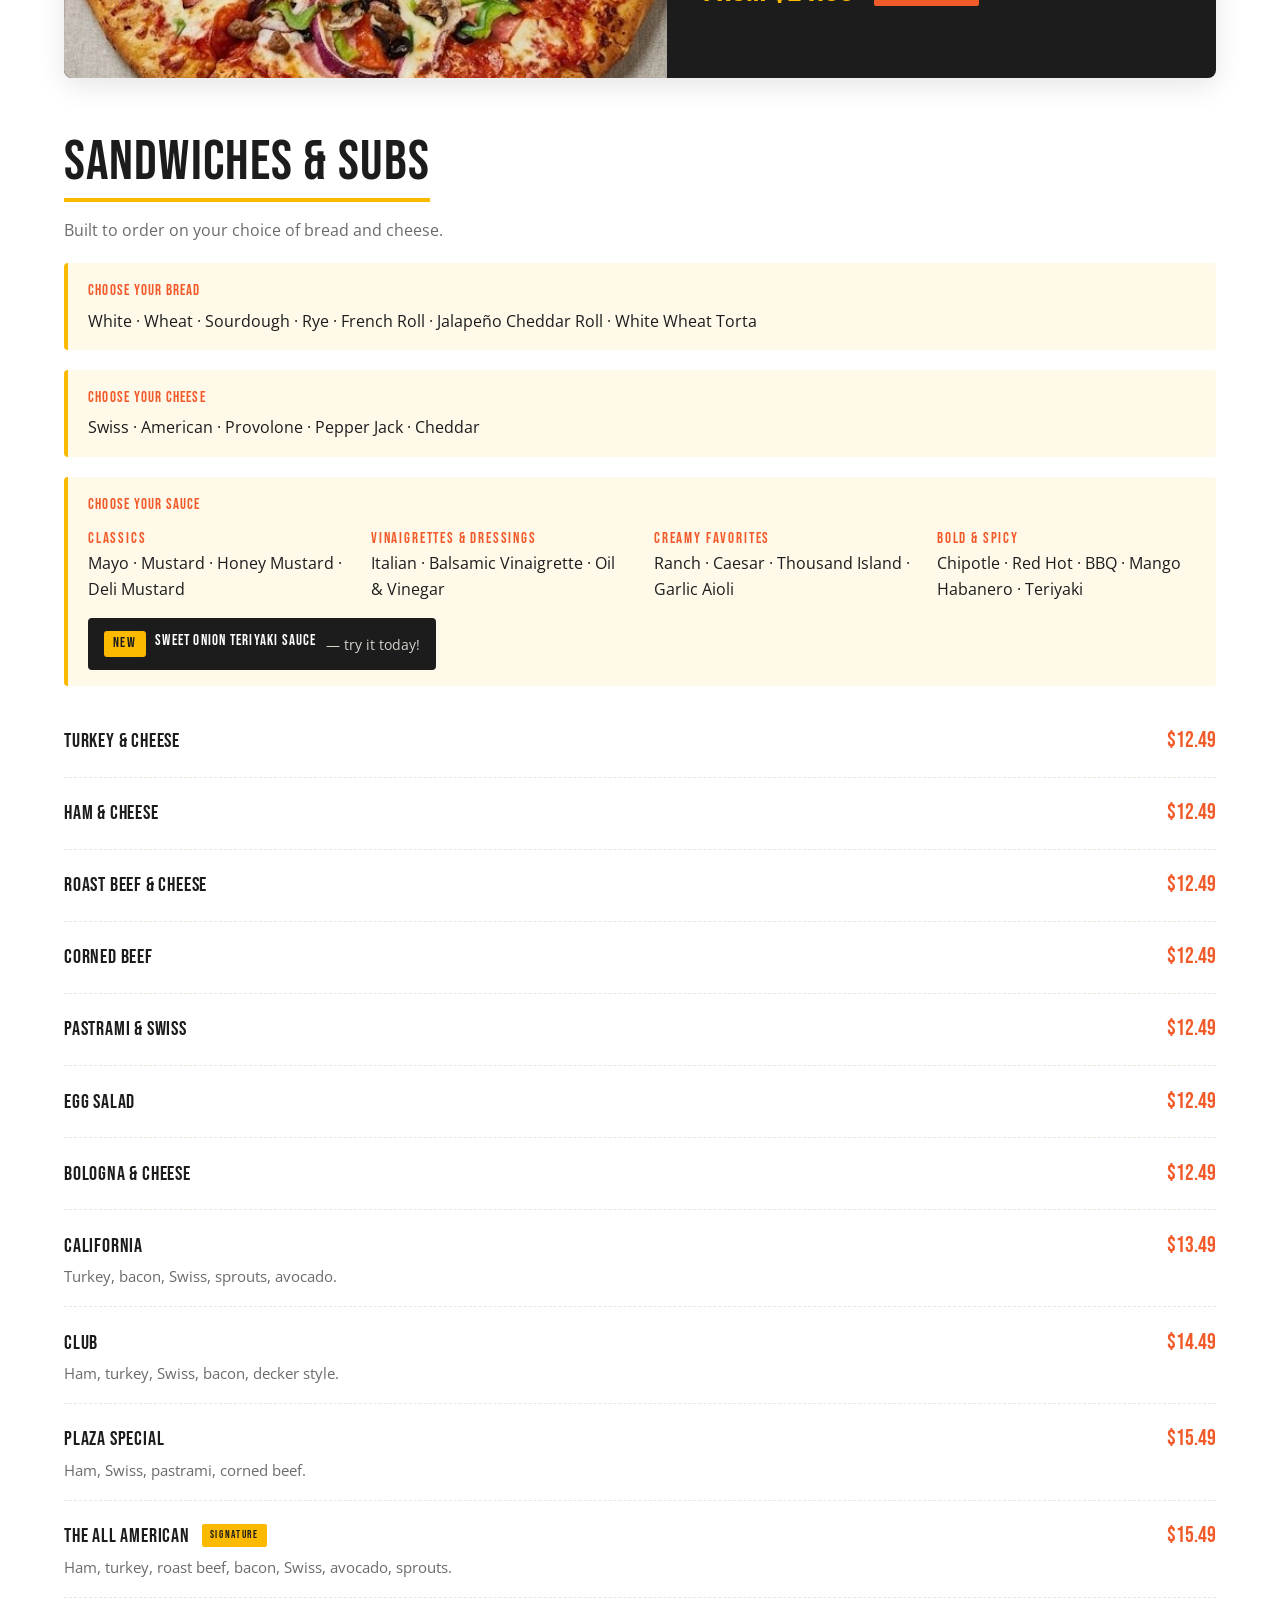
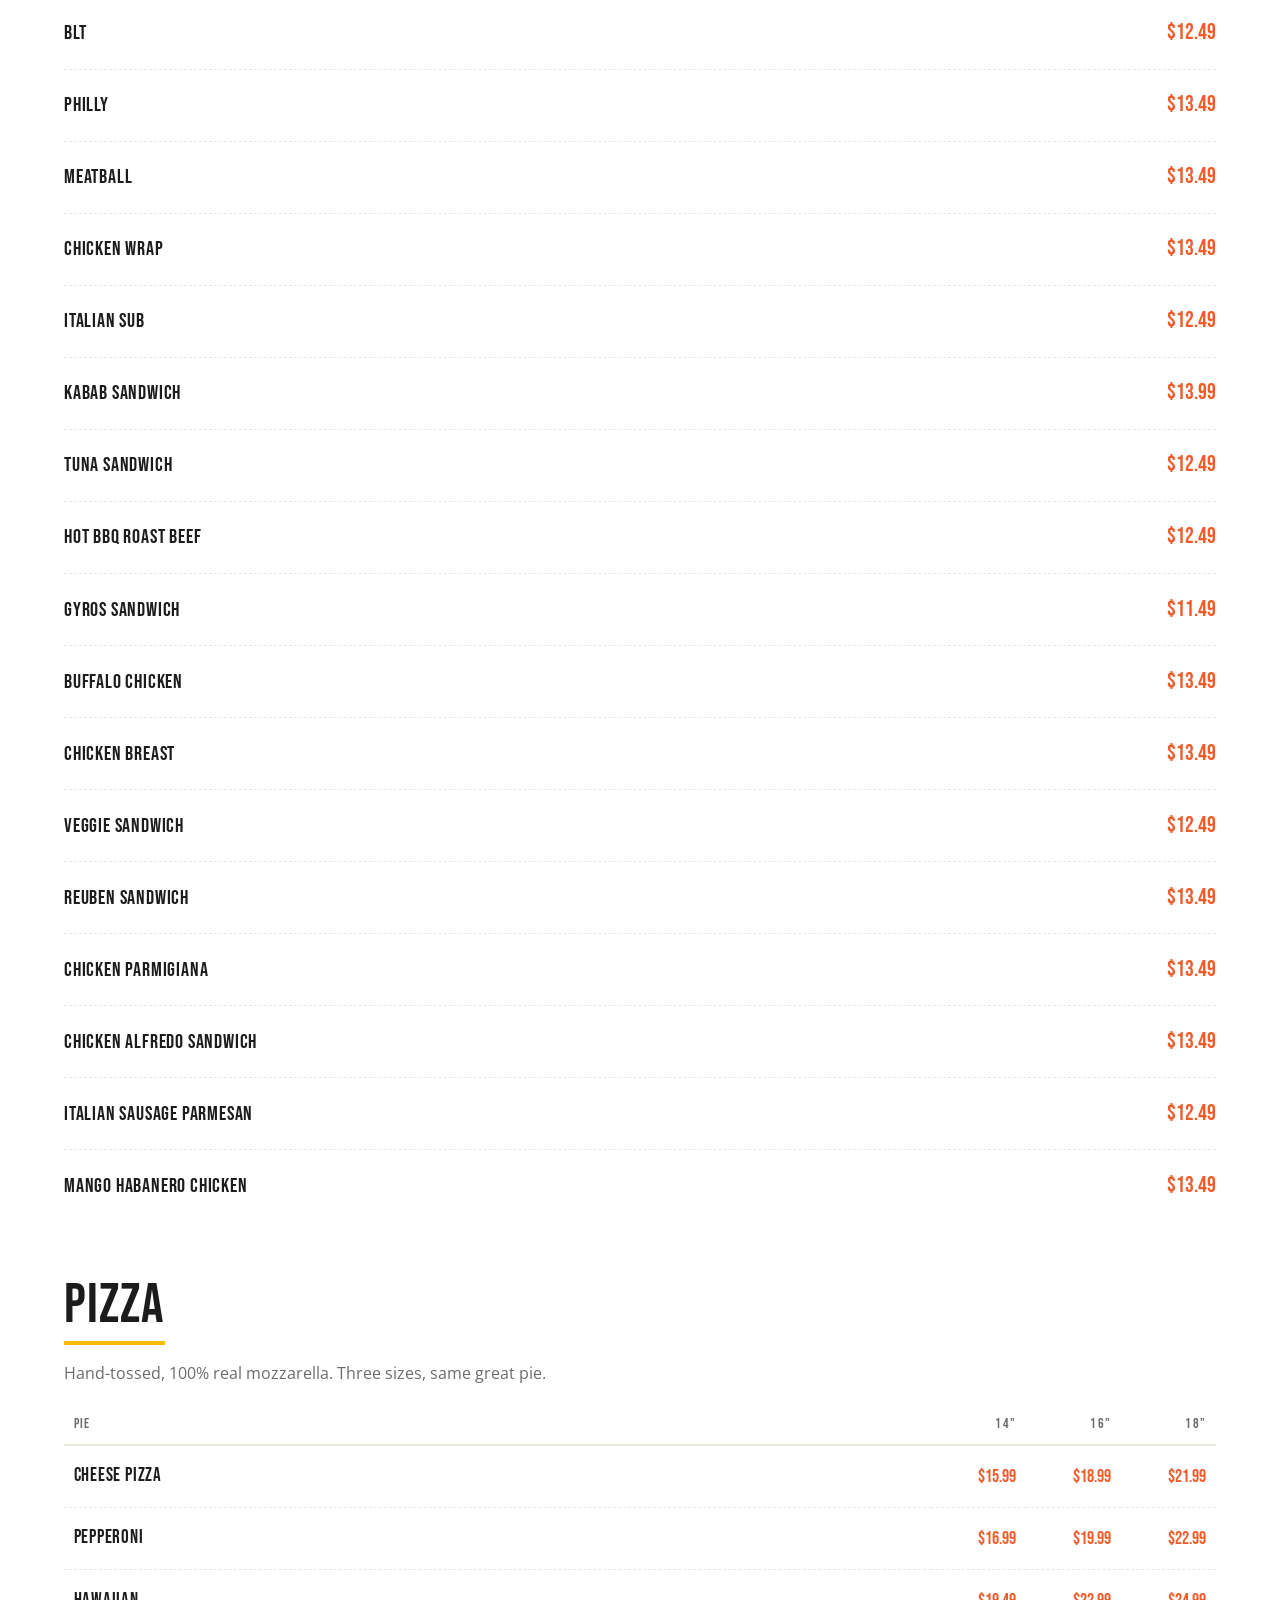
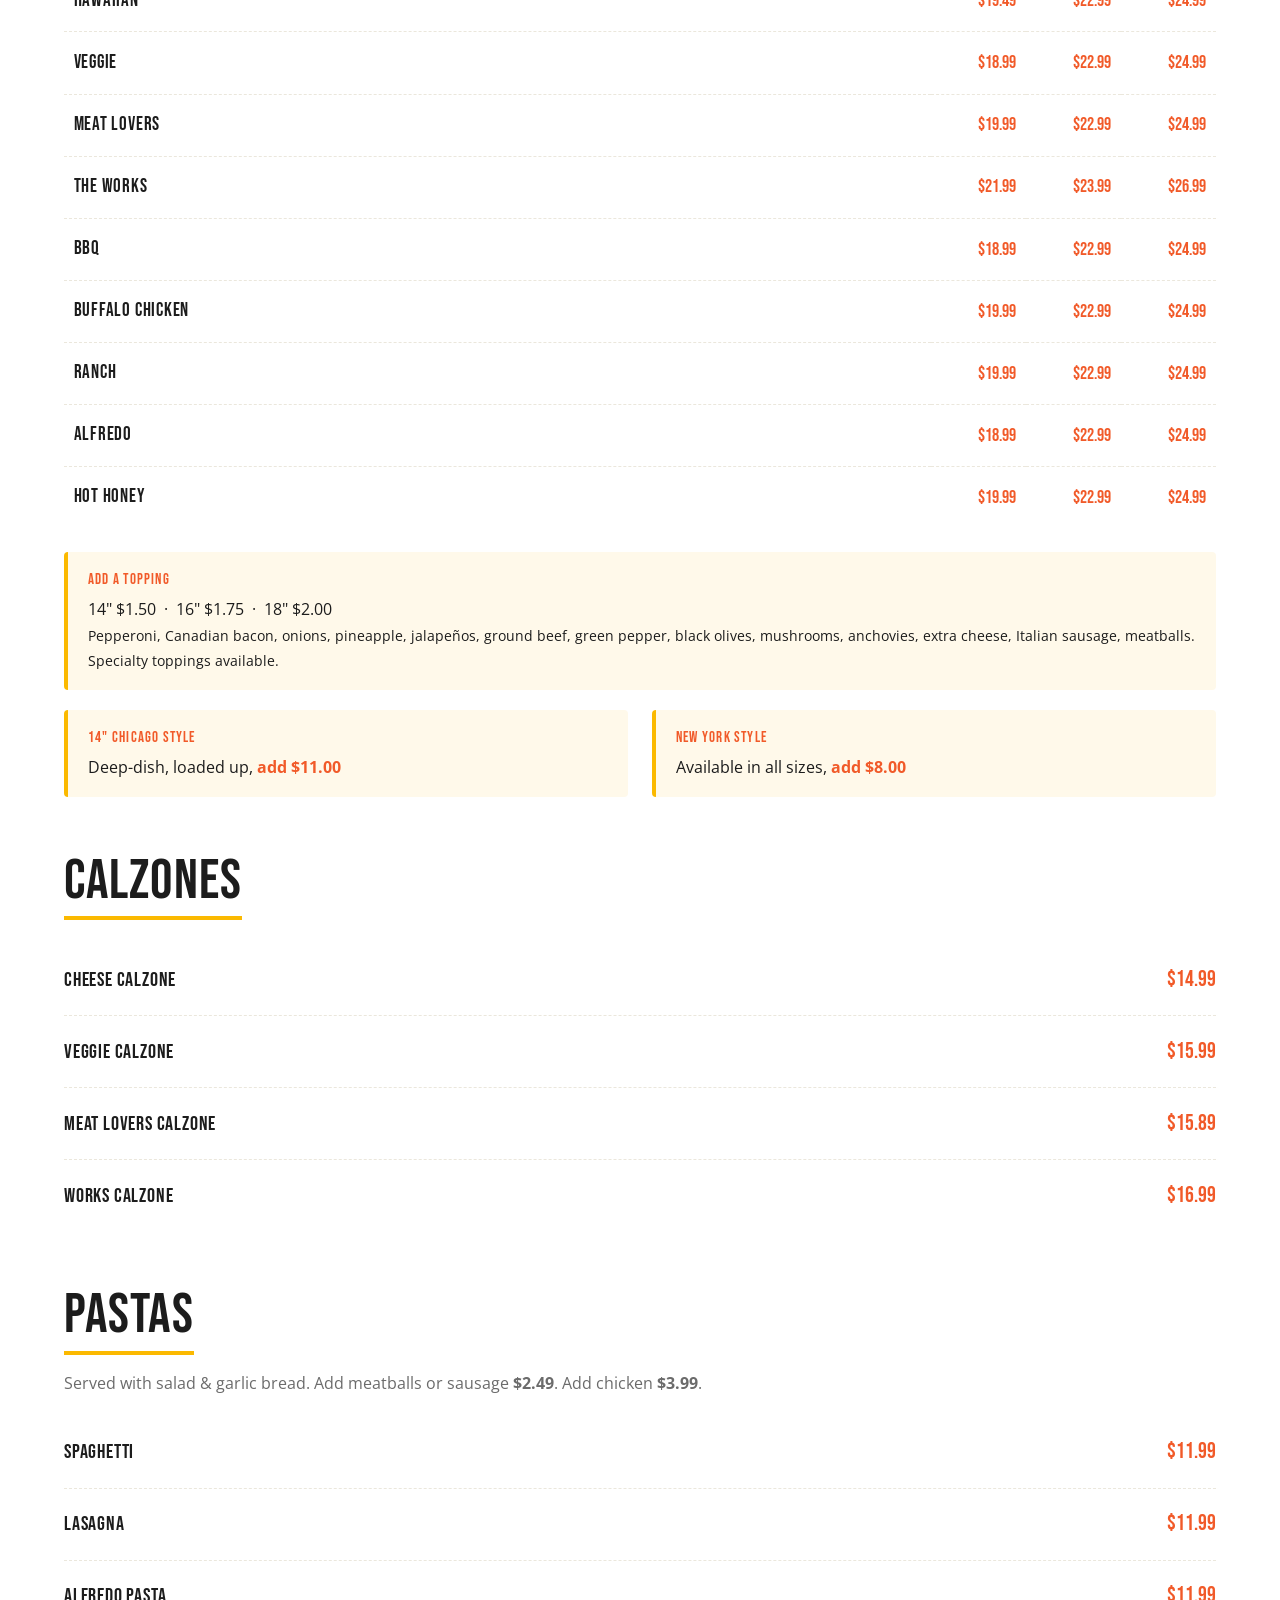
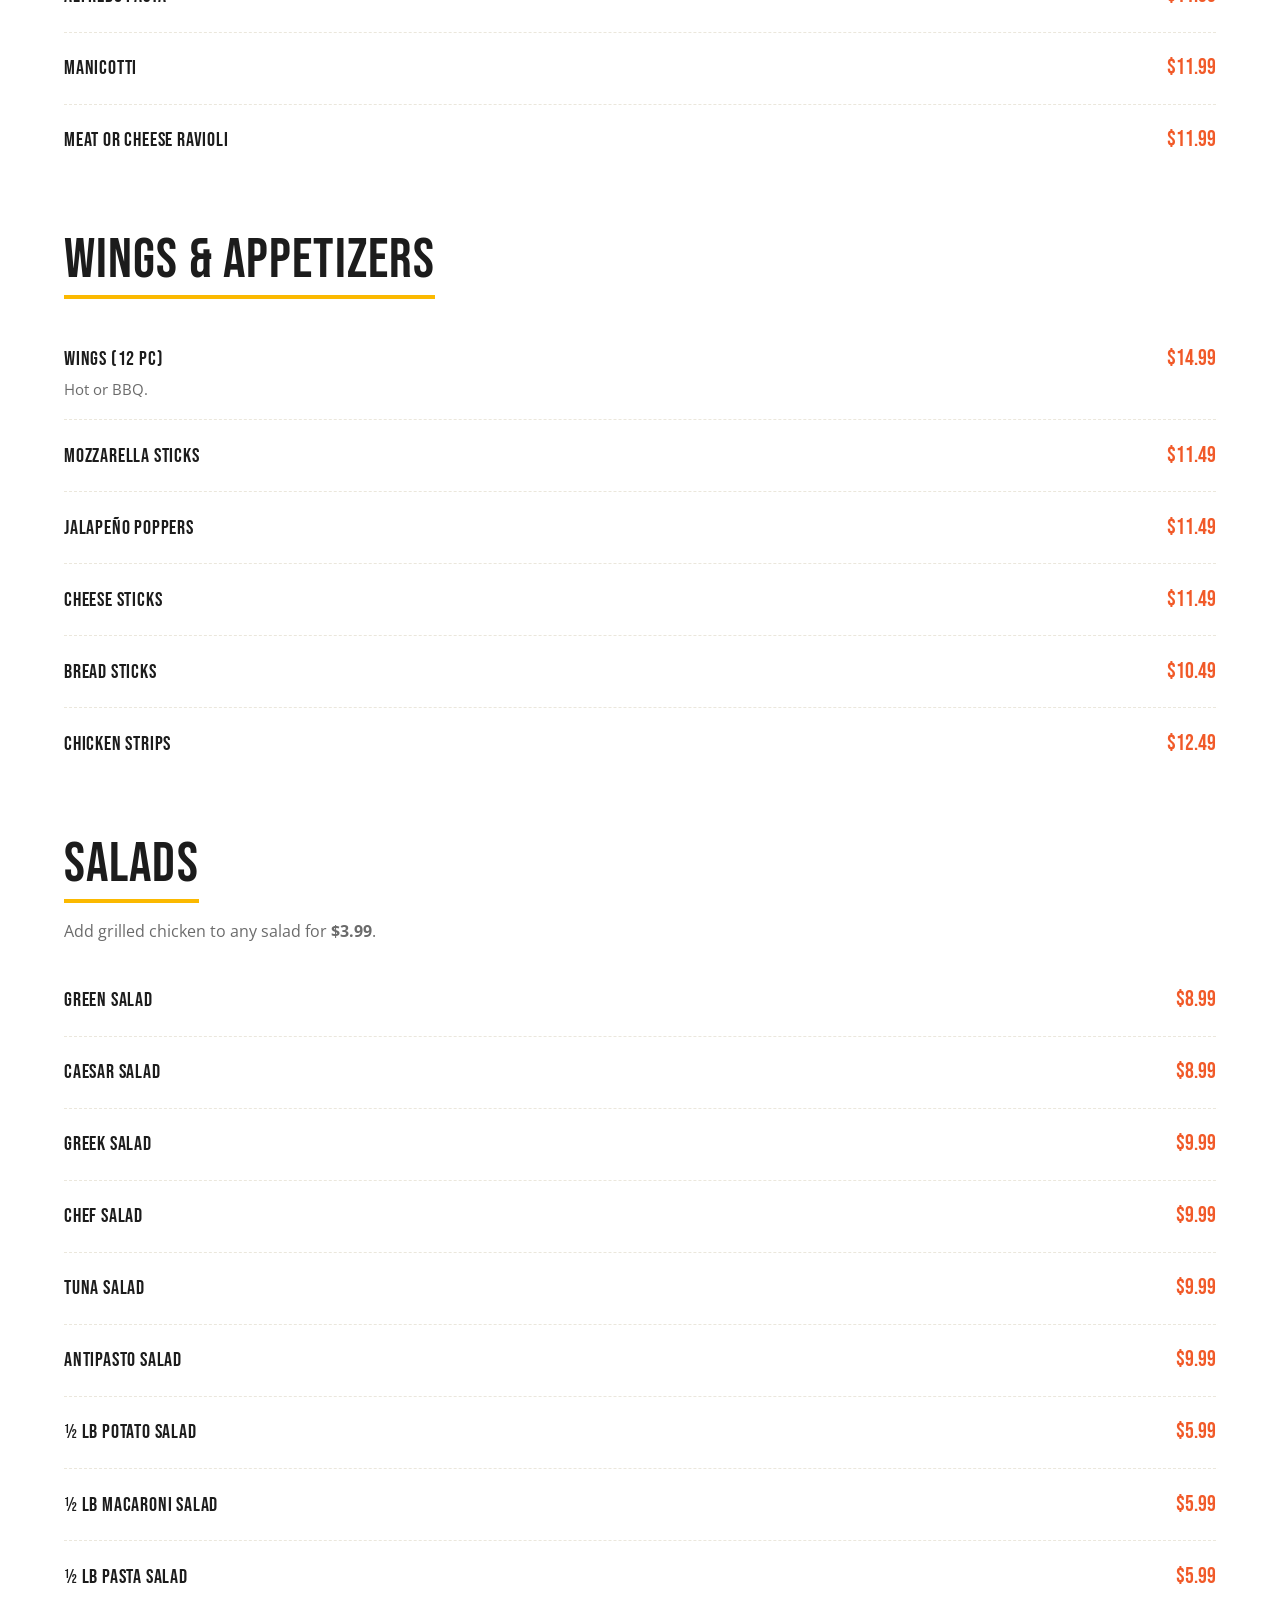
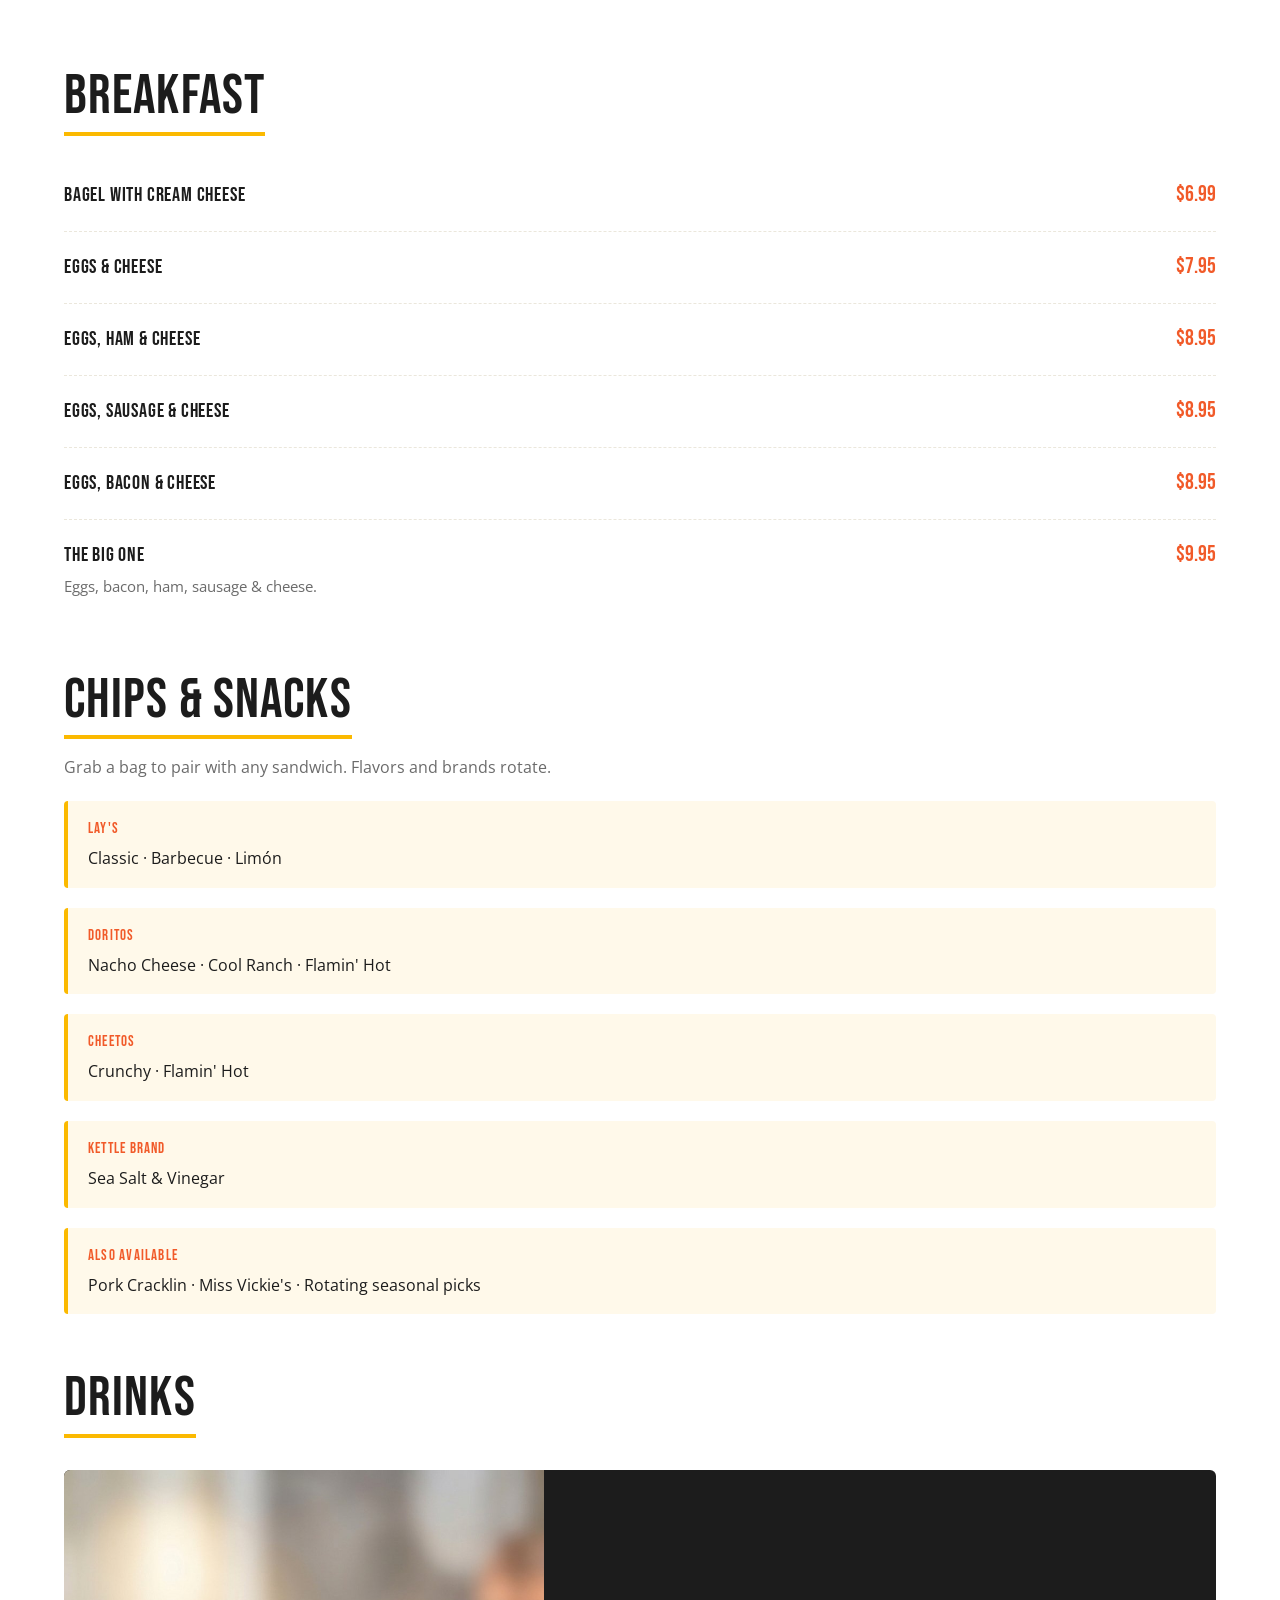
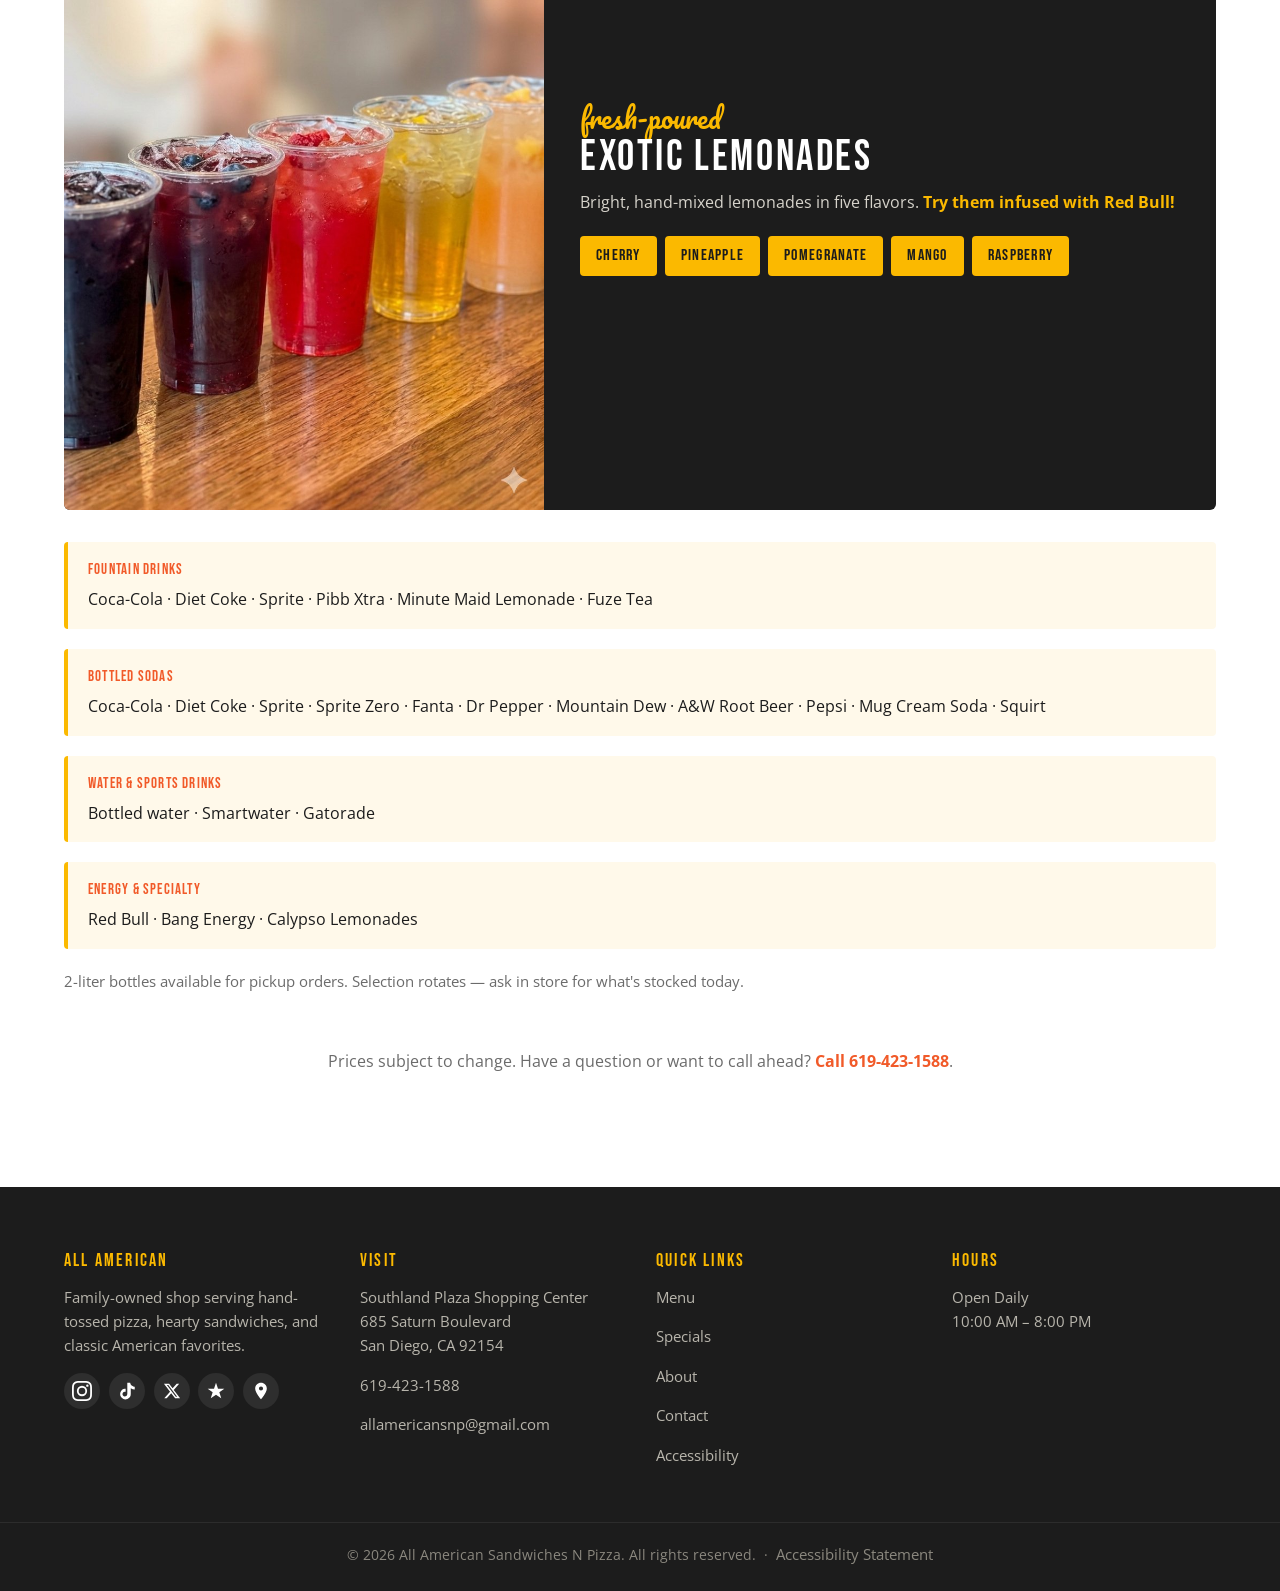
==== commit 18f9fec9: "Add exotic lemonades photo to menu page feature section" ====
--- a/menu.html
+++ b/menu.html
@@ -480,18 +480,23 @@
           <h2>Drinks</h2>
 
           <!-- Featured: Exotic Lemonades -->
-          <div style="background: var(--color-dark); color: #fff; padding: 2.25rem 1.5rem; border-radius: 6px; text-align: center; margin: 0.5rem 0 2rem;">
-            <span class="script" style="color: var(--color-yellow); font-size: 1.7rem; display: block; line-height: 1;">fresh-poured</span>
-            <h3 style="color: #fff; margin: 0.3rem 0 0.6rem; font-family: var(--font-headline); font-size: clamp(1.8rem, 3.5vw, 2.6rem); letter-spacing: 0.06em; line-height: 1;">EXOTIC LEMONADES</h3>
-            <p style="color: #d6d3cb; max-width: 540px; margin: 0 auto 1.25rem;">
-              Bright, hand-mixed lemonades in five flavors. <strong style="color: var(--color-yellow);">Try them infused with Red Bull!</strong>
-            </p>
-            <div style="display: flex; flex-wrap: wrap; gap: 0.5rem; justify-content: center;">
-              <span style="background: var(--color-yellow); color: var(--color-dark); padding: 0.45rem 1rem; border-radius: 4px; font-family: var(--font-headline); font-size: 1rem; letter-spacing: 0.08em;">Cherry</span>
-              <span style="background: var(--color-yellow); color: var(--color-dark); padding: 0.45rem 1rem; border-radius: 4px; font-family: var(--font-headline); font-size: 1rem; letter-spacing: 0.08em;">Pineapple</span>
-              <span style="background: var(--color-yellow); color: var(--color-dark); padding: 0.45rem 1rem; border-radius: 4px; font-family: var(--font-headline); font-size: 1rem; letter-spacing: 0.08em;">Pomegranate</span>
-              <span style="background: var(--color-yellow); color: var(--color-dark); padding: 0.45rem 1rem; border-radius: 4px; font-family: var(--font-headline); font-size: 1rem; letter-spacing: 0.08em;">Mango</span>
-              <span style="background: var(--color-yellow); color: var(--color-dark); padding: 0.45rem 1rem; border-radius: 4px; font-family: var(--font-headline); font-size: 1rem; letter-spacing: 0.08em;">Raspberry</span>
+          <div class="lemonades-feature">
+            <div class="lemonades-photo">
+              <img src="images/exotic-lemonades.jpg" alt="A lineup of five exotic lemonades — pomegranate, blueberry, raspberry, mango, and pineapple — in clear cups, colors ranging from deep purple to bright yellow" loading="lazy" />
+            </div>
+            <div class="lemonades-text">
+              <span class="script" style="color: var(--color-yellow); font-size: 1.7rem; display: block; line-height: 1;">fresh-poured</span>
+              <h3 style="color: #fff; margin: 0.3rem 0 0.7rem; font-family: var(--font-headline); font-size: clamp(1.9rem, 3.5vw, 2.7rem); letter-spacing: 0.06em; line-height: 1;">EXOTIC LEMONADES</h3>
+              <p style="color: #d6d3cb; margin: 0 0 1.25rem;">
+                Bright, hand-mixed lemonades in five flavors. <strong style="color: var(--color-yellow);">Try them infused with Red Bull!</strong>
+              </p>
+              <div class="lemonades-flavors">
+                <span>Cherry</span>
+                <span>Pineapple</span>
+                <span>Pomegranate</span>
+                <span>Mango</span>
+                <span>Raspberry</span>
+              </div>
             </div>
           </div>
 
--- a/styles.css
+++ b/styles.css
@@ -980,6 +980,182 @@
 }
 .social-links svg { display: block; }
 
+/* ---------- Social proof ---------- */
+.social-proof {
+  background: var(--color-dark);
+  color: #fff;
+  text-align: center;
+  padding: 4rem 0;
+}
+@media (min-width: 768px) {
+  .social-proof { padding: 5rem 0; }
+}
+.social-proof-eyebrow {
+  display: block;
+  color: var(--color-yellow);
+  font-size: 1.6rem;
+  line-height: 1;
+  margin-bottom: 0.25rem;
+}
+.social-proof-heading {
+  color: #fff;
+  margin: 0 0 2.5rem;
+  font-size: clamp(2rem, 4vw, 3rem);
+}
+.social-proof-row {
+  display: grid;
+  grid-template-columns: 1fr;
+  gap: 1.25rem;
+  max-width: 980px;
+  margin: 0 auto;
+}
+@media (min-width: 768px) {
+  .social-proof-row {
+    grid-template-columns: repeat(3, 1fr);
+    gap: 1.5rem;
+    align-items: stretch;
+  }
+}
+.social-proof-card {
+  background: rgba(255,255,255,0.06);
+  border: 1px solid rgba(255,255,255,0.12);
+  border-radius: var(--radius);
+  padding: 2rem 1.5rem;
+  display: flex;
+  flex-direction: column;
+  align-items: center;
+  justify-content: center;
+  gap: 0.6rem;
+  text-decoration: none;
+  color: #fff;
+  transition: transform 0.2s ease, background 0.2s ease, border-color 0.2s ease;
+}
+a.social-proof-card:hover,
+a.social-proof-card:focus-visible {
+  transform: translateY(-3px);
+  background: rgba(255,255,255,0.10);
+  border-color: var(--color-yellow);
+  outline: none;
+}
+.social-proof-card-feature {
+  background: var(--color-yellow);
+  color: var(--color-dark);
+  border-color: var(--color-yellow);
+}
+a.social-proof-card-feature:hover,
+a.social-proof-card-feature:focus-visible {
+  background: var(--color-yellow-light);
+  border-color: var(--color-yellow-light);
+  color: var(--color-dark);
+}
+.social-proof-headline {
+  font-family: var(--font-headline);
+  font-size: 1.55rem;
+  letter-spacing: 0.04em;
+  text-transform: uppercase;
+  line-height: 1.1;
+}
+.social-proof-sub {
+  font-size: 0.85rem;
+  letter-spacing: 0.08em;
+  text-transform: uppercase;
+  color: rgba(255,255,255,0.7);
+  font-weight: 600;
+}
+.social-proof-card-feature .social-proof-sub {
+  color: rgba(28,28,28,0.7);
+}
+.stars {
+  display: inline-flex;
+  gap: 2px;
+  font-size: 1.6rem;
+  line-height: 1;
+  color: var(--color-yellow);
+}
+.stars .star {
+  display: inline-block;
+}
+.stars .star.half {
+  background: linear-gradient(90deg, var(--color-yellow) 50%, rgba(255,255,255,0.25) 50%);
+  -webkit-background-clip: text;
+  background-clip: text;
+  -webkit-text-fill-color: transparent;
+  color: transparent;
+}
+.award-ribbon {
+  display: inline-block;
+  background: var(--color-dark);
+  color: var(--color-yellow);
+  font-family: var(--font-headline);
+  letter-spacing: 0.08em;
+  text-transform: uppercase;
+  padding: 0.4rem 0.95rem;
+  border-radius: 3px;
+  font-size: 0.85rem;
+  margin-bottom: 0.15rem;
+}
+.proof-icon {
+  color: var(--color-yellow);
+  display: flex;
+  align-items: center;
+  justify-content: center;
+  margin-bottom: 0.15rem;
+}
+
+/* ---------- Exotic Lemonades feature (menu page) ---------- */
+.lemonades-feature {
+  background: var(--color-dark);
+  color: #fff;
+  border-radius: var(--radius);
+  margin: 0.5rem 0 2rem;
+  overflow: hidden;
+  display: grid;
+  grid-template-columns: 1fr;
+  gap: 0;
+}
+@media (min-width: 720px) {
+  .lemonades-feature {
+    grid-template-columns: minmax(0, 5fr) minmax(0, 7fr);
+    align-items: stretch;
+  }
+}
+.lemonades-photo {
+  position: relative;
+  min-height: 240px;
+  background: #000;
+}
+.lemonades-photo img {
+  width: 100%;
+  height: 100%;
+  object-fit: cover;
+  object-position: center;
+  display: block;
+}
+.lemonades-text {
+  padding: 2rem 1.75rem;
+  display: flex;
+  flex-direction: column;
+  justify-content: center;
+}
+@media (min-width: 720px) {
+  .lemonades-text { padding: 2.5rem 2.25rem; }
+}
+.lemonades-flavors {
+  display: flex;
+  flex-wrap: wrap;
+  gap: 0.5rem;
+}
+.lemonades-flavors span {
+  background: var(--color-yellow);
+  color: var(--color-dark);
+  padding: 0.45rem 1rem;
+  border-radius: 4px;
+  font-family: var(--font-headline);
+  font-size: 1rem;
+  letter-spacing: 0.08em;
+  text-transform: uppercase;
+}
+
 /* ---------- Utility ---------- */
 .text-center { text-align: center; }
 .muted { color: var(--color-muted); }
